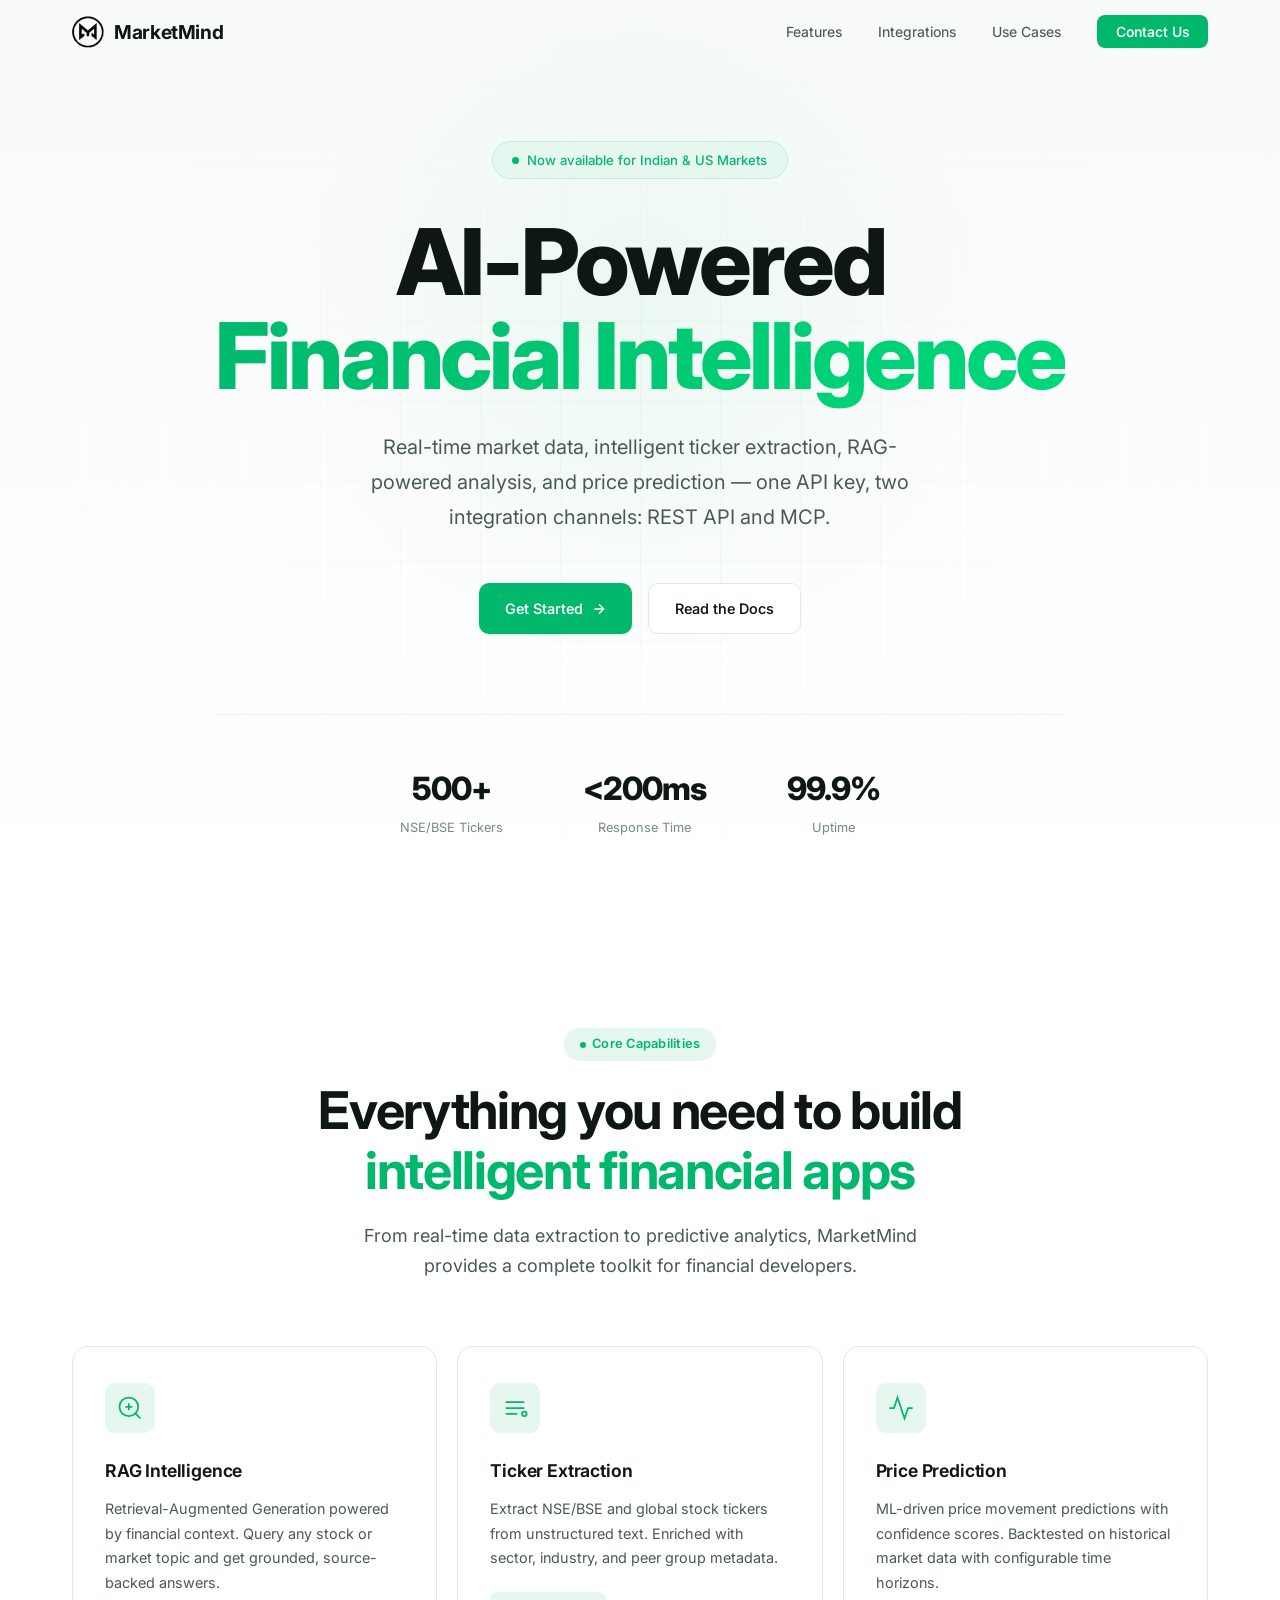
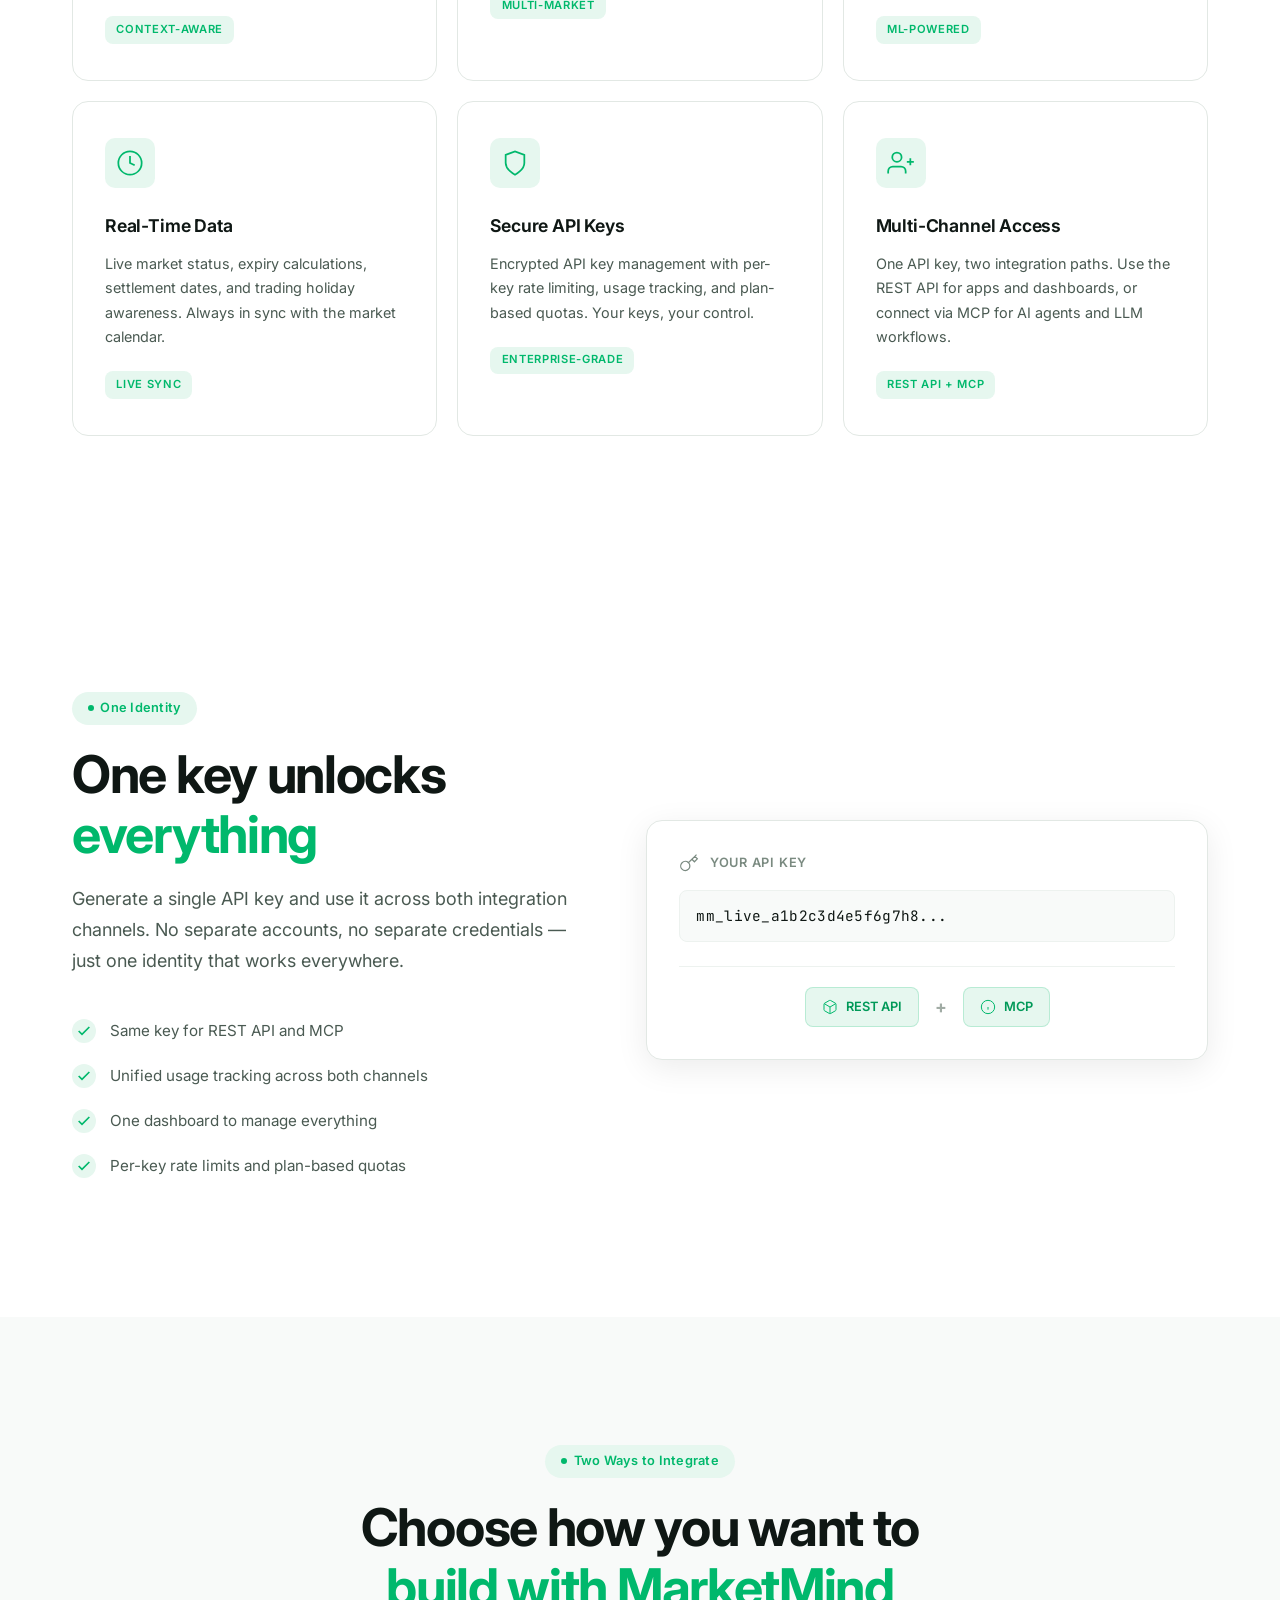
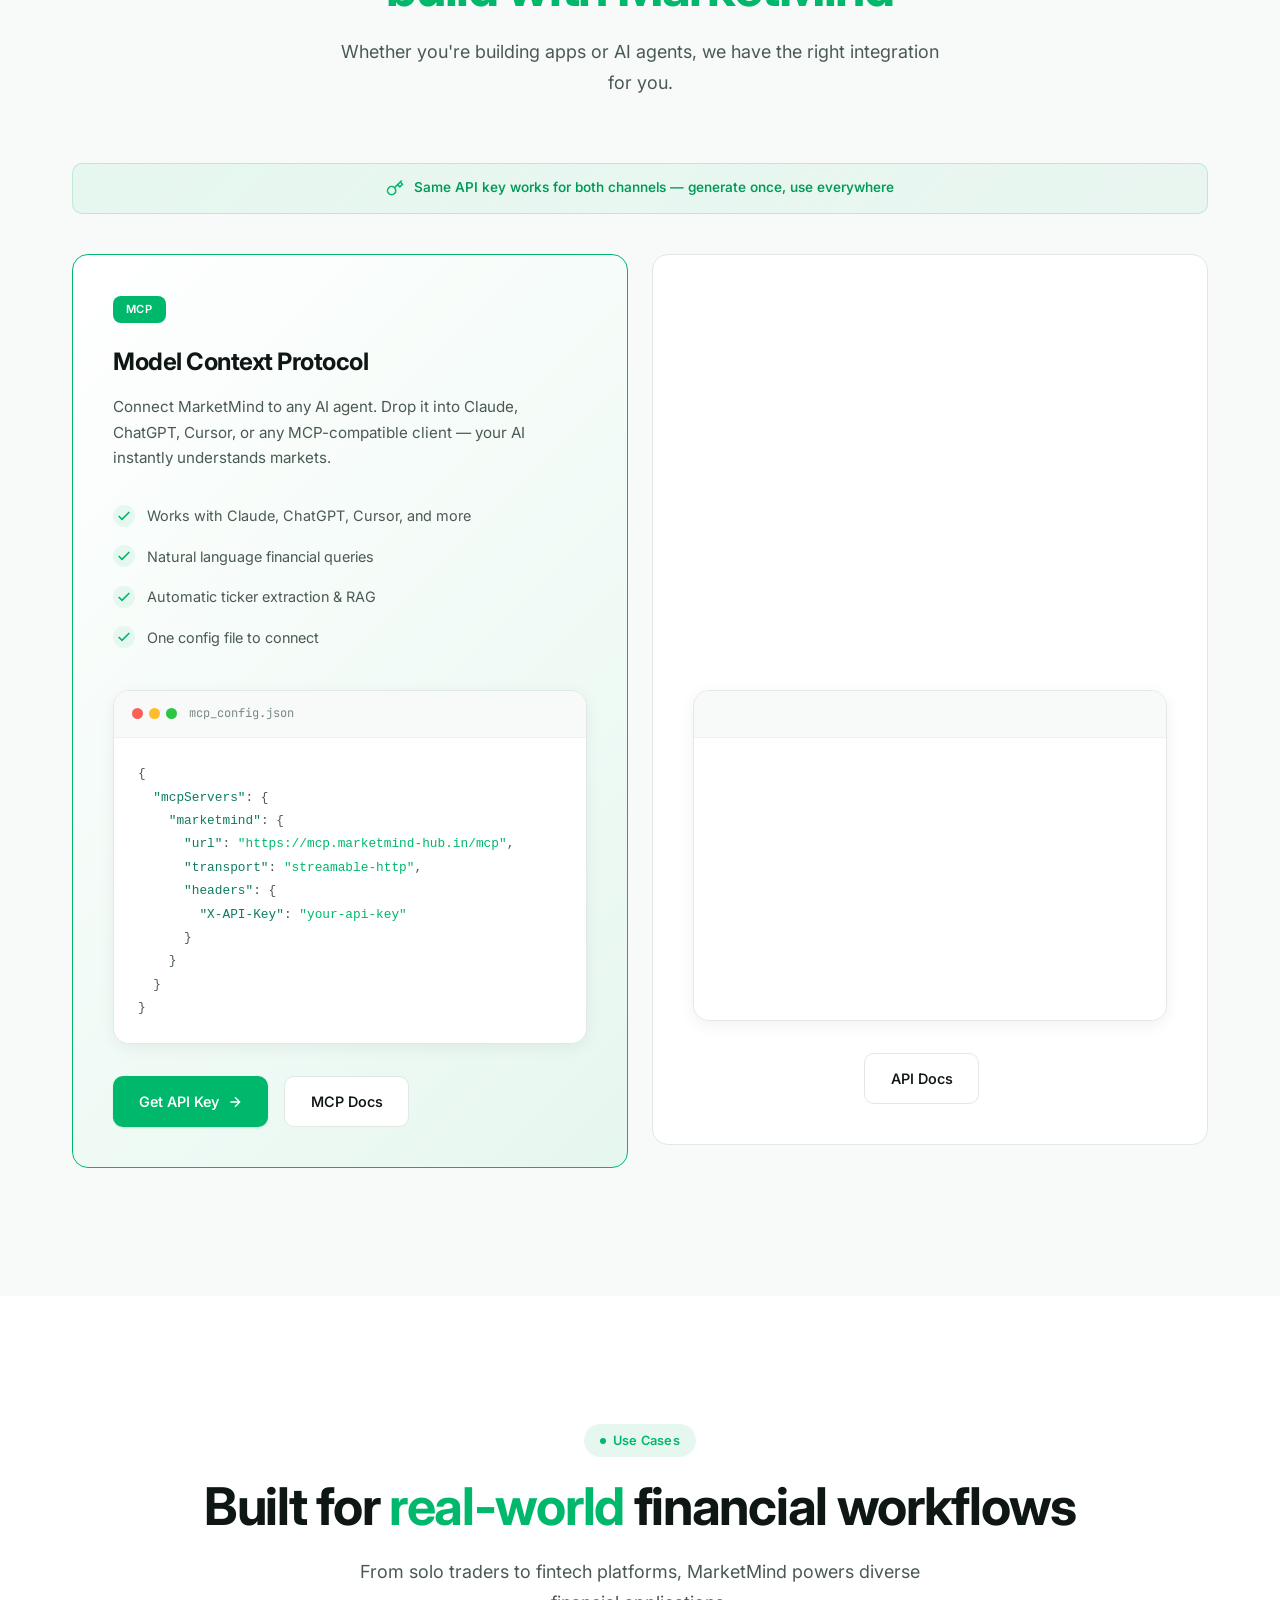
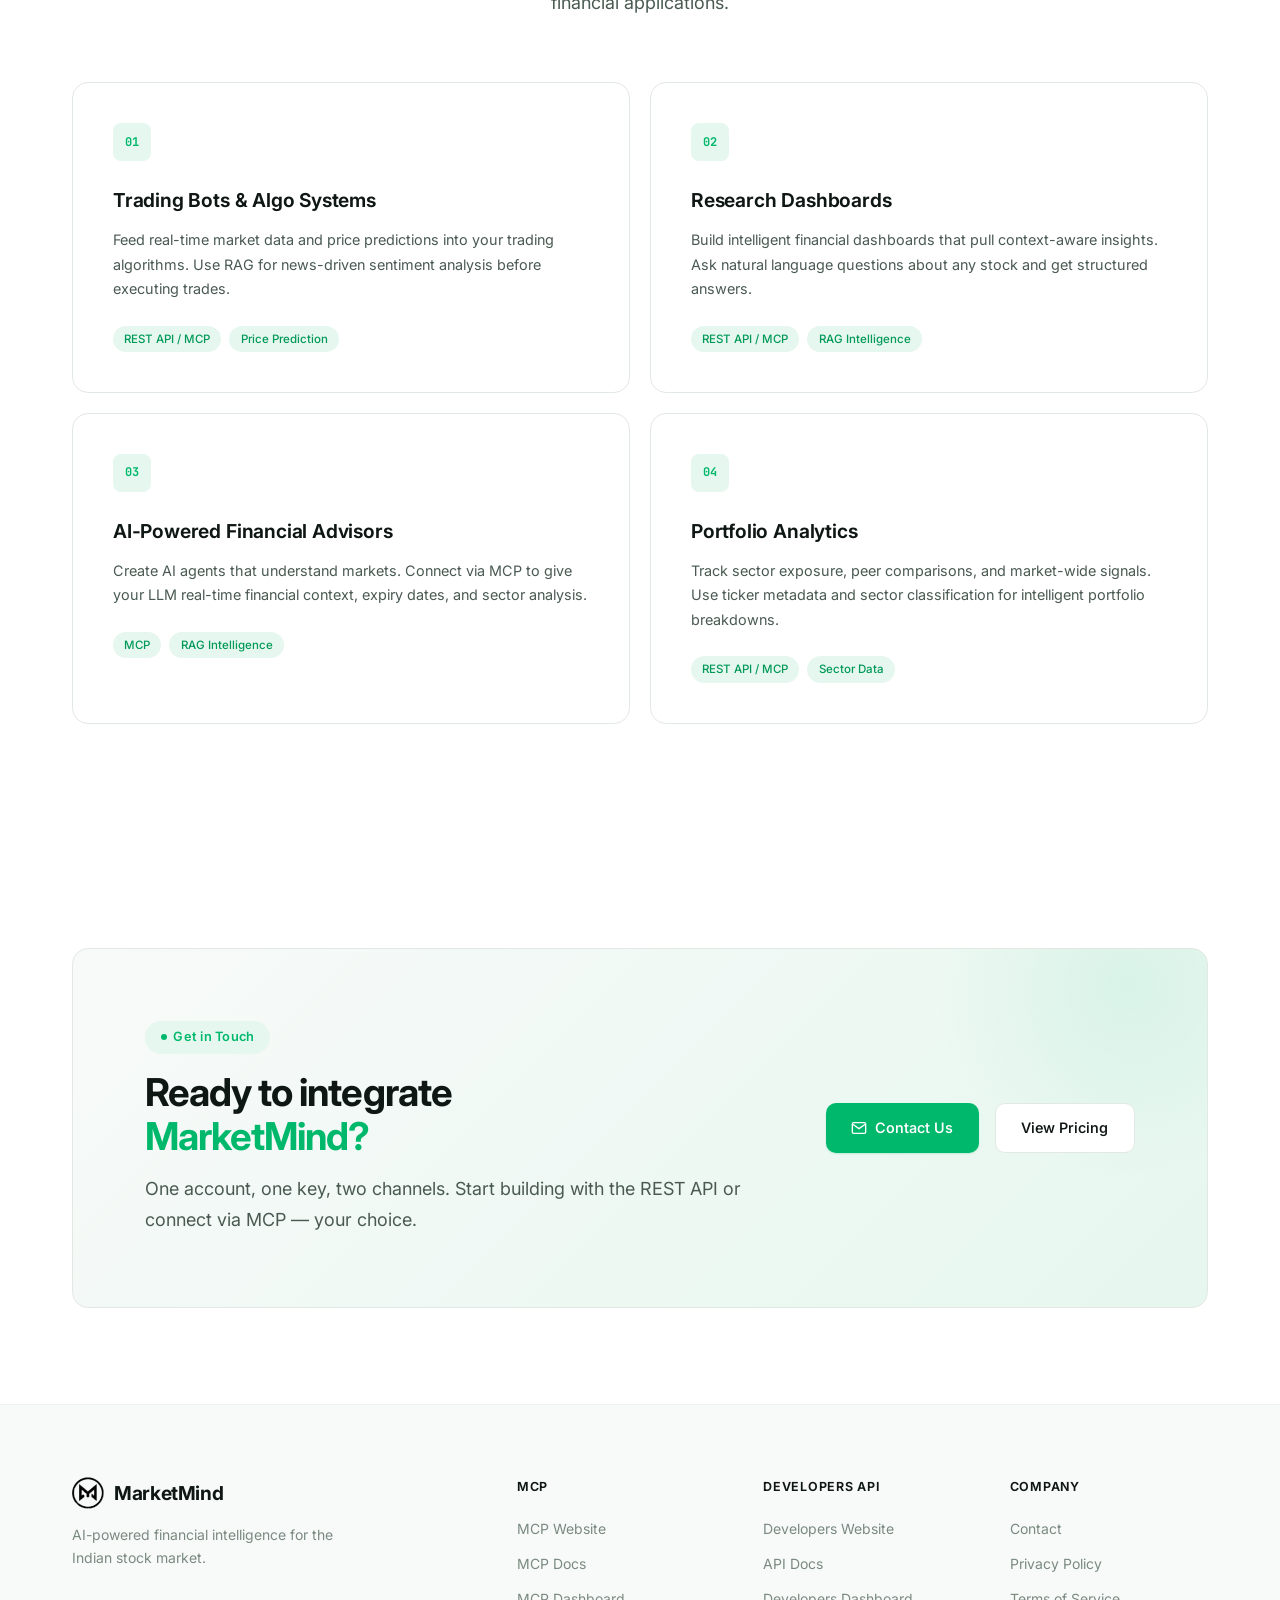
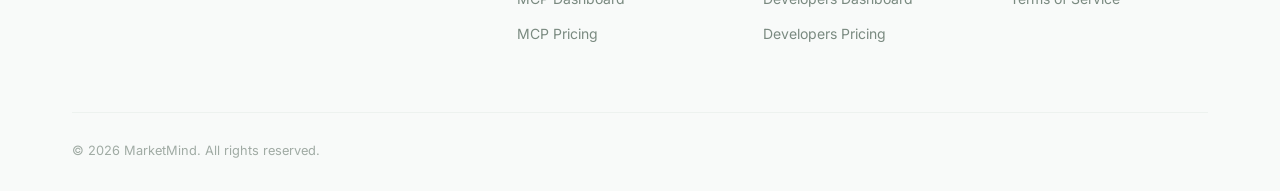
==== index.html @ 7af16f6d "Initial commit" ====
<!DOCTYPE html>
<html lang="en">
<head>
    <meta charset="UTF-8">
    <meta name="viewport" content="width=device-width, initial-scale=1.0, maximum-scale=5.0">
    <title>MarketMind - AI-Powered Financial Intelligence</title>
    <link rel="stylesheet" href="css/style.css">
    <link rel="preconnect" href="https://fonts.googleapis.com">
    <link href="https://fonts.googleapis.com/css2?family=Inter:wght@300;400;450;500;550;600;650;700;800&family=JetBrains+Mono:wght@400;500;700&display=swap" rel="stylesheet">
</head>
<body>

    <!-- NAVBAR -->
    <nav class="navbar" id="navbar">
        <div class="nav-container">
            <a href="#" class="nav-logo">
                <img src="assets/dark_logo.svg" alt="MarketMind" class="logo-img">
                <span class="logo-text">MarketMind</span>
            </a>
            <button class="nav-toggle" id="navToggle" aria-label="Toggle navigation">
                <span></span>
                <span></span>
                <span></span>
            </button>
            <ul class="nav-links" id="navLinks">
                <li><a href="#features">Features</a></li>
                <li><a href="#channels">Integrations</a></li>
                <li><a href="#use-cases">Use Cases</a></li>
                <li><a href="#" class="nav-contact-btn" data-contact>Contact Us</a></li>
            </ul>
        </div>
        <div class="nav-overlay" id="navOverlay"></div>
    </nav>

    <!-- HERO -->
    <section class="hero" id="hero">
        <div class="hero-bg">
            <div class="hero-grid"></div>
            <div class="hero-glow"></div>
        </div>
        <div class="hero-container">
            <div class="hero-badge">Now available for Indian & US Markets</div>
            <h1 class="hero-title">
                AI-Powered<br>
                <span class="hero-highlight">Financial Intelligence</span>
            </h1>
            <p class="hero-subtitle">
                Real-time market data, intelligent ticker extraction, RAG-powered analysis, 
                and price prediction — one API key, two integration channels: REST API and MCP.
            </p>
            <div class="hero-buttons">
                <a data-link="developers" class="btn btn-primary">
                    Get Started
                    <svg width="16" height="16" viewBox="0 0 24 24" fill="none" stroke="currentColor" stroke-width="2"><path d="M5 12h14M12 5l7 7-7 7"/></svg>
                </a>
                <a data-link="docs" class="btn btn-secondary">
                    Read the Docs
                </a>
            </div>
            <div class="hero-stats">
                <div class="stat">
                    <span class="stat-value">500+</span>
                    <span class="stat-label">NSE/BSE Tickers</span>
                </div>
                <div class="stat">
                    <span class="stat-value">&lt;200ms</span>
                    <span class="stat-label">Response Time</span>
                </div>
                <div class="stat">
                    <span class="stat-value">99.9%</span>
                    <span class="stat-label">Uptime</span>
                </div>
            </div>
        </div>
    </section>

    <!-- FEATURES -->
    <section class="features" id="features">
        <div class="section-container">
            <div class="section-header">
                <span class="section-tag">Core Capabilities</span>
                <h2 class="section-title">Everything you need to build<br><span class="text-accent">intelligent financial apps</span></h2>
                <p class="section-desc">From real-time data extraction to predictive analytics, MarketMind provides a complete toolkit for financial developers.</p>
            </div>
            <div class="features-grid">
                <div class="feature-card">
                    <div class="feature-icon">
                        <svg width="28" height="28" viewBox="0 0 24 24" fill="none" stroke="currentColor" stroke-width="1.5"><circle cx="11" cy="11" r="8"/><path d="m21 21-4.35-4.35"/><path d="M11 8v6M8 11h6"/></svg>
                    </div>
                    <h3>RAG Intelligence</h3>
                    <p>Retrieval-Augmented Generation powered by financial context. Query any stock or market topic and get grounded, source-backed answers.</p>
                    <div class="feature-tag">Context-aware</div>
                </div>
                <div class="feature-card">
                    <div class="feature-icon">
                        <svg width="28" height="28" viewBox="0 0 24 24" fill="none" stroke="currentColor" stroke-width="1.5"><path d="M4 7h16M4 12h16M4 17h10"/><circle cx="20" cy="17" r="2"/></svg>
                    </div>
                    <h3>Ticker Extraction</h3>
                    <p>Extract NSE/BSE and global stock tickers from unstructured text. Enriched with sector, industry, and peer group metadata.</p>
                    <div class="feature-tag">Multi-market</div>
                </div>
                <div class="feature-card">
                    <div class="feature-icon">
                        <svg width="28" height="28" viewBox="0 0 24 24" fill="none" stroke="currentColor" stroke-width="1.5"><polyline points="22 12 18 12 15 21 9 3 6 12 2 12"/></svg>
                    </div>
                    <h3>Price Prediction</h3>
                    <p>ML-driven price movement predictions with confidence scores. Backtested on historical market data with configurable time horizons.</p>
                    <div class="feature-tag">ML-powered</div>
                </div>
                <div class="feature-card">
                    <div class="feature-icon">
                        <svg width="28" height="28" viewBox="0 0 24 24" fill="none" stroke="currentColor" stroke-width="1.5"><circle cx="12" cy="12" r="10"/><polyline points="12 6 12 12 16 14"/></svg>
                    </div>
                    <h3>Real-Time Data</h3>
                    <p>Live market status, expiry calculations, settlement dates, and trading holiday awareness. Always in sync with the market calendar.</p>
                    <div class="feature-tag">Live sync</div>
                </div>
                <div class="feature-card">
                    <div class="feature-icon">
                        <svg width="28" height="28" viewBox="0 0 24 24" fill="none" stroke="currentColor" stroke-width="1.5"><path d="M12 22s8-4 8-10V5l-8-3-8 3v7c0 6 8 10 8 10z"/></svg>
                    </div>
                    <h3>Secure API Keys</h3>
                    <p>Encrypted API key management with per-key rate limiting, usage tracking, and plan-based quotas. Your keys, your control.</p>
                    <div class="feature-tag">Enterprise-grade</div>
                </div>
                <div class="feature-card">
                    <div class="feature-icon">
                        <svg width="28" height="28" viewBox="0 0 24 24" fill="none" stroke="currentColor" stroke-width="1.5"><path d="M16 21v-2a4 4 0 0 0-4-4H5a4 4 0 0 0-4 4v2"/><circle cx="8.5" cy="7" r="4"/><path d="M20 8v6M23 11h-6"/></svg>
                    </div>
                    <h3>Multi-Channel Access</h3>
                    <p>One API key, two integration paths. Use the REST API for apps and dashboards, or connect via MCP for AI agents and LLM workflows.</p>
                    <div class="feature-tag">REST API + MCP</div>
                </div>
            </div>
        </div>
    </section>

    <!-- ONE KEY, EVERY PLATFORM -->
    <section class="unified" id="unified">
        <div class="section-container">
            <div class="unified-layout">
                <div class="unified-content">
                    <span class="section-tag">One Identity</span>
                    <h2 class="section-title">One key unlocks<br><span class="text-accent">everything</span></h2>
                    <p class="section-desc">
                        Generate a single API key and use it across both integration channels. 
                        No separate accounts, no separate credentials — just one identity that works everywhere.
                    </p>
                    <ul class="unified-points">
                        <li>
                            <span class="unified-check">
                                <svg width="16" height="16" viewBox="0 0 24 24" fill="none" stroke="currentColor" stroke-width="2.5"><polyline points="20 6 9 17 4 12"/></svg>
                            </span>
                            <span>Same key for REST API and MCP</span>
                        </li>
                        <li>
                            <span class="unified-check">
                                <svg width="16" height="16" viewBox="0 0 24 24" fill="none" stroke="currentColor" stroke-width="2.5"><polyline points="20 6 9 17 4 12"/></svg>
                            </span>
                            <span>Unified usage tracking across both channels</span>
                        </li>
                        <li>
                            <span class="unified-check">
                                <svg width="16" height="16" viewBox="0 0 24 24" fill="none" stroke="currentColor" stroke-width="2.5"><polyline points="20 6 9 17 4 12"/></svg>
                            </span>
                            <span>One dashboard to manage everything</span>
                        </li>
                        <li>
                            <span class="unified-check">
                                <svg width="16" height="16" viewBox="0 0 24 24" fill="none" stroke="currentColor" stroke-width="2.5"><polyline points="20 6 9 17 4 12"/></svg>
                            </span>
                            <span>Per-key rate limits and plan-based quotas</span>
                        </li>
                    </ul>
                </div>
                <div class="unified-visual">
                    <div class="unified-key-card">
                        <div class="unified-key-header">
                            <svg width="20" height="20" viewBox="0 0 24 24" fill="none" stroke="currentColor" stroke-width="1.5"><path d="M21 2l-2 2m-7.61 7.61a5.5 5.5 0 1 1-7.778 7.778 5.5 5.5 0 0 1 7.777-7.777zm0 0L15.5 7.5m0 0l3 3L22 7l-3-3m-3.5 3.5L19 4"/></svg>
                            <span class="unified-key-label">Your API Key</span>
                        </div>
                        <div class="unified-key-value">mm_live_a1b2c3d4e5f6g7h8...</div>
                        <div class="unified-key-channels">
                            <div class="unified-channel">
                                <div class="unified-channel-icon">
                                    <svg width="16" height="16" viewBox="0 0 24 24" fill="none" stroke="currentColor" stroke-width="1.5"><path d="M21 16V8a2 2 0 0 0-1-1.73l-7-4a2 2 0 0 0-2 0l-7 4A2 2 0 0 0 3 8v8a2 2 0 0 0 1 1.73l7 4a2 2 0 0 0 2 0l7-4A2 2 0 0 0 21 16z"/><polyline points="3.27 6.96 12 12.01 20.73 6.96"/><line x1="12" y1="22.08" x2="12" y2="12"/></svg>
                                </div>
                                <span>REST API</span>
                            </div>
                            <div class="unified-channel-plus">+</div>
                            <div class="unified-channel">
                                <div class="unified-channel-icon">
                                    <svg width="16" height="16" viewBox="0 0 24 24" fill="none" stroke="currentColor" stroke-width="1.5"><circle cx="12" cy="12" r="10"/><path d="M12 16v-4M12 8h.01"/></svg>
                                </div>
                                <span>MCP</span>
                            </div>
                        </div>
                    </div>
                </div>
            </div>
        </div>
    </section>

    <!-- INTEGRATION CHANNELS -->
    <section class="channels" id="channels">
        <div class="section-container">
            <div class="section-header">
                <span class="section-tag">Two Ways to Integrate</span>
                <h2 class="section-title">Choose how you want to<br><span class="text-accent">build with MarketMind</span></h2>
                <p class="section-desc">Whether you're building apps or AI agents, we have the right integration for you.</p>
            </div>
            <div class="unified-banner">
                <svg width="18" height="18" viewBox="0 0 24 24" fill="none" stroke="currentColor" stroke-width="2"><path d="M21 2l-2 2m-7.61 7.61a5.5 5.5 0 1 1-7.778 7.778 5.5 5.5 0 0 1 7.777-7.777zm0 0L15.5 7.5m0 0l3 3L22 7l-3-3m-3.5 3.5L19 4"/></svg>
                <span>Same API key works for both channels — generate once, use everywhere</span>
            </div>
            <div class="channels-grid">

                <!-- MCP Channel -->
                <div class="channel-card channel-card-highlight">
                    <div class="channel-badge channel-badge-new">MCP</div>
                    <h3>Model Context Protocol</h3>
                    <p>Connect MarketMind to any AI agent. Drop it into Claude, ChatGPT, Cursor, or any MCP-compatible client — your AI instantly understands markets.</p>
                    <ul class="channel-features">
                        <li>
                            <span class="channel-check">
                                <svg width="16" height="16" viewBox="0 0 24 24" fill="none" stroke="currentColor" stroke-width="2.5"><polyline points="20 6 9 17 4 12"/></svg>
                            </span>
                            <span>Works with Claude, ChatGPT, Cursor, and more</span>
                        </li>
                        <li>
                            <span class="channel-check">
                                <svg width="16" height="16" viewBox="0 0 24 24" fill="none" stroke="currentColor" stroke-width="2.5"><polyline points="20 6 9 17 4 12"/></svg>
                            </span>
                            <span>Natural language financial queries</span>
                        </li>
                        <li>
                            <span class="channel-check">
                                <svg width="16" height="16" viewBox="0 0 24 24" fill="none" stroke="currentColor" stroke-width="2.5"><polyline points="20 6 9 17 4 12"/></svg>
                            </span>
                            <span>Automatic ticker extraction & RAG</span>
                        </li>
                        <li>
                            <span class="channel-check">
                                <svg width="16" height="16" viewBox="0 0 24 24" fill="none" stroke="currentColor" stroke-width="2.5"><polyline points="20 6 9 17 4 12"/></svg>
                            </span>
                            <span>One config file to connect</span>
                        </li>
                    </ul>
                    <div class="channel-code">
                        <div class="code-window">
                            <div class="code-header">
                                <div class="code-dots"><span></span><span></span><span></span></div>
                                <span class="code-filename">mcp_config.json</span>
                            </div>
                            <pre class="code-block"><code>{
  <span class="code-key">"mcpServers"</span>: {
    <span class="code-key">"marketmind"</span>: {
      <span class="code-key">"url"</span>: <span class="code-string">"https://mcp.marketmind-hub.in/mcp"</span>,
      <span class="code-key">"transport"</span>: <span class="code-string">"streamable-http"</span>,
      <span class="code-key">"headers"</span>: {
        <span class="code-key">"X-API-Key"</span>: <span class="code-string">"your-api-key"</span>
      }
    }
  }
}</code></pre>
                        </div>
                    </div>
                    <div class="channel-actions">
                        <a data-link="mcp" class="btn btn-primary">
                            Get API Key
                            <svg width="16" height="16" viewBox="0 0 24 24" fill="none" stroke="currentColor" stroke-width="2"><path d="M5 12h14M12 5l7 7-7 7"/></svg>
                        </a>
                        <a data-link="mcp_docs" class="btn btn-secondary">
                            MCP Docs
                        </a>
                    </div>
                </div>

                <!-- API Channel -->
                <div class="channel-card">
                    <div class="channel-badge">REST API</div>
                    <h3>Developers API</h3>
                    <p>Integrate MarketMind into any application with our clean REST API. Perfect for trading bots, dashboards, fintech apps, and backends.</p>
                    <ul class="channel-features">
                        <li>
                            <span class="channel-check">
                                <svg width="16" height="16" viewBox="0 0 24 24" fill="none" stroke="currentColor" stroke-width="2.5"><polyline points="20 6 9 17 4 12"/></svg>
                            </span>
                            <span>RESTful endpoints with JSON responses</span>
                        </li>
                        <li>
                            <span class="channel-check">
                                <svg width="16" height="16" viewBox="0 0 24 24" fill="none" stroke="currentColor" stroke-width="2.5"><polyline points="20 6 9 17 4 12"/></svg>
                            </span>
                            <span>Works with any language or framework</span>
                        </li>
                        <li>
                            <span class="channel-check">
                                <svg width="16" height="16" viewBox="0 0 24 24" fill="none" stroke="currentColor" stroke-width="2.5"><polyline points="20 6 9 17 4 12"/></svg>
                            </span>
                            <span>API key authentication with rate limiting</span>
                        </li>
                        <li>
                            <span class="channel-check">
                                <svg width="16" height="16" viewBox="0 0 24 24" fill="none" stroke="currentColor" stroke-width="2.5"><polyline points="20 6 9 17 4 12"/></svg>
                            </span>
                            <span>Full documentation and code examples</span>
                        </li>
                    </ul>
                    <div class="channel-code">
                        <div class="code-window">
                            <div class="code-header">
                                <div class="code-dots"><span></span><span></span><span></span></div>
                                <span class="code-filename">terminal</span>
                            </div>
                            <pre class="code-block"><code><span class="code-string">$ curl -X POST https://api.marketmind-hub.in/v1/signals/ticker-extract \
  -H "X-API-Key: YOUR_KEY" \
  -d '{"text": "Reliance and TCS surged today"}'</span>

<span class="code-output">{
  "tickers": [
    {"symbol": "RELIANCE", "sector": "Energy"},
    {"symbol": "TCS", "sector": "IT"}
  ]
}</span></code></pre>
                        </div>
                    </div>
                    <div class="channel-actions">
                        <a data-link="developers" class="btn btn-primary">
                            Get API Key
                            <svg width="16" height="16" viewBox="0 0 24 24" fill="none" stroke="currentColor" stroke-width="2"><path d="M5 12h14M12 5l7 7-7 7"/></svg>
                        </a>
                        <a data-link="docs" class="btn btn-secondary">
                            API Docs
                        </a>
                    </div>
                </div>

            </div>
        </div>
    </section>

    <!-- USE CASES -->
    <section class="use-cases" id="use-cases">
        <div class="section-container">
            <div class="section-header">
                <span class="section-tag">Use Cases</span>
                <h2 class="section-title">Built for <span class="text-accent">real-world</span> financial workflows</h2>
                <p class="section-desc">From solo traders to fintech platforms, MarketMind powers diverse financial applications.</p>
            </div>
            <div class="use-cases-grid">
                <div class="use-case-card">
                    <div class="use-case-number">01</div>
                    <h3>Trading Bots & Algo Systems</h3>
                    <p>Feed real-time market data and price predictions into your trading algorithms. Use RAG for news-driven sentiment analysis before executing trades.</p>
                    <div class="use-case-tags">
                        <span>REST API / MCP</span>
                        <span>Price Prediction</span>
                    </div>
                </div>
                <div class="use-case-card">
                    <div class="use-case-number">02</div>
                    <h3>Research Dashboards</h3>
                    <p>Build intelligent financial dashboards that pull context-aware insights. Ask natural language questions about any stock and get structured answers.</p>
                    <div class="use-case-tags">
                        <span>REST API / MCP</span>
                        <span>RAG Intelligence</span>
                    </div>
                </div>
                <div class="use-case-card">
                    <div class="use-case-number">03</div>
                    <h3>AI-Powered Financial Advisors</h3>
                    <p>Create AI agents that understand markets. Connect via MCP to give your LLM real-time financial context, expiry dates, and sector analysis.</p>
                    <div class="use-case-tags">
                        <span>MCP</span>
                        <span>RAG Intelligence</span>
                    </div>
                </div>
                <div class="use-case-card">
                    <div class="use-case-number">04</div>
                    <h3>Portfolio Analytics</h3>
                    <p>Track sector exposure, peer comparisons, and market-wide signals. Use ticker metadata and sector classification for intelligent portfolio breakdowns.</p>
                    <div class="use-case-tags">
                        <span>REST API / MCP</span>
                        <span>Sector Data</span>
                    </div>
                </div>
            </div>
        </div>
    </section>

    <!-- CONTACT -->
    <section class="contact" id="contact">
        <div class="section-container">
            <div class="contact-card">
                <div class="contact-content">
                    <span class="section-tag">Get in Touch</span>
                    <h2 class="section-title">Ready to integrate<br><span class="text-accent">MarketMind?</span></h2>
                    <p class="section-desc">
                        One account, one key, two channels. Start building with the REST API or connect via MCP — your choice.
                    </p>
                </div>
                <div class="contact-actions">
                    <a href="#" class="btn btn-primary" data-contact>
                        <svg width="16" height="16" viewBox="0 0 24 24" fill="none" stroke="currentColor" stroke-width="2"><path d="M4 4h16c1.1 0 2 .9 2 2v12c0 1.1-.9 2-2 2H4c-1.1 0-2-.9-2-2V6c0-1.1.9-2 2-2z"/><polyline points="22,6 12,13 2,6"/></svg>
                        Contact Us
                    </a>
                    <a data-link="developers_pricing" class="btn btn-secondary">
                        View Pricing
                    </a>
                </div>
            </div>
        </div>
    </section>

    <!-- FOOTER -->
    <footer class="footer">
        <div class="section-container">
            <div class="footer-grid">
                <div class="footer-brand">
                    <a href="#" class="nav-logo">
                        <img src="assets/dark_logo.svg" alt="MarketMind" class="logo-img">
                        <span class="logo-text">MarketMind</span>
                    </a>
                    <p>AI-powered financial intelligence for the Indian stock market.</p>
                </div>
                <div class="footer-links">
                    <h4>MCP</h4>
                    <ul>
                        <li><a data-link="mcp">MCP Website</a></li>
                        <li><a data-link="mcp_docs">MCP Docs</a></li>
                        <li><a data-link="mcp_dashboard">MCP Dashboard</a></li>
                        <li><a data-link="mcp_pricing">MCP Pricing</a></li>
                    </ul>
                </div>
                <div class="footer-links">
                    <h4>Developers API</h4>
                    <ul>
                        <li><a data-link="developers">Developers Website</a></li>
                        <li><a data-link="developers_docs">API Docs</a></li>
                        <li><a data-link="developers_dashboard">Developers Dashboard</a></li>
                        <li><a data-link="developers_pricing">Developers Pricing</a></li>
                    </ul>
                </div>
                <div class="footer-links">
                    <h4>Company</h4>
                    <ul>
                        <li><a href="#" data-contact>Contact</a></li>
                        <li><a data-link="privacy">Privacy Policy</a></li>
                        <li><a data-link="terms">Terms of Service</a></li>
                    </ul>
                </div>
            </div>
            <div class="footer-bottom">
                <p>&copy; 2026 MarketMind. All rights reserved.</p>
            </div>
        </div>
    </footer>

    <script src="js/config.js"></script>
    <script src="js/main.js"></script>
</body>
</html>
---- css/style.css ----
/* ═══════════════════════════════════════════
   MARKETMIND LANDING — CLEAN LIGHT THEME
   ═══════════════════════════════════════════ */

:root {
    --bg-primary:    #ffffff;
    --bg-secondary:  #f8faf9;
    --bg-tertiary:   #f0f4f2;
    --bg-card:       #ffffff;
    --bg-card-hover: #f8faf9;
    --border:        #e2e8e4;
    --border-light:  #edf2ef;
    --accent:        #00b86c;
    --accent-dark:   #009958;
    --accent-light:  #e6f7ef;
    --accent-glow:   rgba(0, 184, 108, 0.08);
    --text-primary:  #0f1714;
    --text-secondary:#4a5a52;
    --text-muted:    #7a8a80;
    --text-light:    #a0aba4;
    --white:         #ffffff;
    --shadow-sm:     0 1px 2px rgba(0,0,0,0.04);
    --shadow-md:     0 4px 16px rgba(0,0,0,0.06);
    --shadow-lg:     0 8px 32px rgba(0,0,0,0.08);
    --shadow-xl:     0 16px 48px rgba(0,0,0,0.1);
    --font-sans:     'Inter', -apple-system, BlinkMacSystemFont, 'Segoe UI', sans-serif;
    --font-mono:     'JetBrains Mono', 'Fira Code', monospace;
    --container:     1200px;
    --radius:        16px;
    --radius-sm:     10px;
    --radius-xs:     8px;
    --radius-full:   100px;
}

*, *::before, *::after {
    margin: 0;
    padding: 0;
    box-sizing: border-box;
}

html {
    scroll-behavior: smooth;
    -webkit-font-smoothing: antialiased;
    -moz-osx-font-smoothing: grayscale;
}

body {
    font-family: var(--font-sans);
    background: var(--bg-primary);
    color: var(--text-primary);
    line-height: 1.6;
    overflow-x: clip;
    max-width: 100vw;
}

a { color: inherit; text-decoration: none; }
img { max-width: 100%; }

/* ── UTILITIES ─────────────────────────── */

.section-container {
    max-width: var(--container);
    margin: 0 auto;
    padding: 0 2rem;
}

.text-accent { color: var(--accent); }

.section-tag {
    display: inline-flex;
    align-items: center;
    gap: 0.4rem;
    font-size: 0.8rem;
    font-weight: 600;
    letter-spacing: 0.02em;
    color: var(--accent);
    background: var(--accent-light);
    padding: 0.4rem 1rem;
    border-radius: var(--radius-full);
    margin-bottom: 1.25rem;
}

.section-tag::before {
    content: '';
    width: 6px;
    height: 6px;
    background: var(--accent);
    border-radius: 50%;
}

.section-header {
    text-align: center;
    margin-bottom: 4rem;
}

.section-title {
    font-size: clamp(2.25rem, 4.5vw, 3.25rem);
    font-weight: 700;
    line-height: 1.15;
    letter-spacing: -0.025em;
    color: var(--text-primary);
    margin-bottom: 1.25rem;
}

.section-desc {
    font-size: 1.125rem;
    color: var(--text-secondary);
    max-width: 600px;
    margin: 0 auto;
    line-height: 1.7;
}

/* ── BUTTONS ───────────────────────────── */

.btn {
    display: inline-flex;
    align-items: center;
    gap: 0.5rem;
    padding: 0.8rem 1.6rem;
    border-radius: var(--radius-sm);
    font-family: var(--font-sans);
    font-size: 0.9rem;
    font-weight: 550;
    border: none;
    cursor: pointer;
    transition: all 0.2s ease;
    white-space: nowrap;
}

.btn-primary {
    background: var(--accent);
    color: #ffffff;
    box-shadow: 0 1px 2px rgba(0, 184, 108, 0.2);
}

.btn-primary:hover {
    background: var(--accent-dark);
    box-shadow: 0 4px 16px rgba(0, 184, 108, 0.25);
    transform: translateY(-1px);
}

.btn-secondary {
    background: var(--bg-primary);
    color: var(--text-primary);
    border: 1px solid var(--border);
}

.btn-secondary:hover {
    border-color: var(--accent);
    color: var(--accent);
    background: var(--accent-light);
}

.btn-large {
    padding: 1rem 2rem;
    font-size: 0.95rem;
    border-radius: var(--radius-sm);
}

/* ── NAVBAR ────────────────────────────── */

.navbar {
    position: fixed;
    top: 0;
    left: 0;
    right: 0;
    z-index: 1000;
    padding: 1rem 0;
    transition: all 0.3s ease;
}

.navbar.scrolled {
    background: rgba(255, 255, 255, 0.92);
    backdrop-filter: blur(20px);
    -webkit-backdrop-filter: blur(20px);
    border-bottom: 1px solid var(--border-light);
    padding: 0.7rem 0;
    box-shadow: var(--shadow-sm);
}

.nav-container {
    max-width: var(--container);
    margin: 0 auto;
    padding: 0 2rem;
    display: flex;
    align-items: center;
    justify-content: space-between;
}

.nav-logo {
    display: flex;
    align-items: center;
    gap: 0.65rem;
}

.logo-img {
    height: 32px;
    width: auto;
}

.logo-text {
    font-weight: 700;
    font-size: 1.2rem;
    letter-spacing: -0.02em;
    color: var(--text-primary);
}

.nav-links {
    display: flex;
    align-items: center;
    gap: 2.25rem;
    list-style: none;
}

.nav-links a {
    font-size: 0.875rem;
    color: var(--text-secondary);
    transition: color 0.2s;
    font-weight: 450;
}

.nav-links a:hover { color: var(--text-primary); }

.nav-cta {
    background: var(--accent) !important;
    color: #ffffff !important;
    padding: 0.5rem 1.15rem !important;
    border-radius: var(--radius-xs);
    font-weight: 550 !important;
}

.nav-cta:hover {
    background: var(--accent-dark) !important;
    box-shadow: 0 2px 8px rgba(0, 184, 108, 0.25);
}

.nav-contact-btn {
    background: var(--accent) !important;
    color: #ffffff !important;
    padding: 0.5rem 1.15rem !important;
    border-radius: var(--radius-xs);
    font-weight: 550 !important;
    cursor: pointer;
}

.nav-contact-btn:hover {
    background: var(--accent-dark) !important;
    box-shadow: 0 2px 8px rgba(0, 184, 108, 0.25);
}

.nav-toggle {
    display: none;
    flex-direction: column;
    gap: 5px;
    background: none;
    border: none;
    cursor: pointer;
    padding: 4px;
}

.nav-toggle span {
    width: 22px;
    height: 2px;
    background: var(--text-primary);
    border-radius: 2px;
    transition: all 0.3s ease;
}

.nav-toggle.active span:nth-child(1) { transform: translateY(7px) rotate(45deg); }
.nav-toggle.active span:nth-child(2) { opacity: 0; }
.nav-toggle.active span:nth-child(3) { transform: translateY(-7px) rotate(-45deg); }

/* ── Nav Overlay ── */
.nav-overlay {
    display: none;
    position: fixed;
    inset: 0;
    top: 56px;
    background: rgba(0, 0, 0, 0.35);
    z-index: 1000;
    opacity: 0;
    transition: opacity 0.3s ease;
    pointer-events: none;
}

.nav-overlay.active {
    opacity: 1;
    pointer-events: auto;
}

/* ── HERO ──────────────────────────────── */

.hero {
    position: relative;
    min-height: 100vh;
    display: flex;
    align-items: center;
    overflow: hidden;
    padding-top: 5rem;
    background: linear-gradient(180deg, var(--bg-secondary) 0%, var(--bg-primary) 100%);
    max-width: 100%;
}

.hero-bg {
    position: absolute;
    inset: 0;
    overflow: hidden;
}

.hero-grid {
    position: absolute;
    inset: 0;
    background-image:
        linear-gradient(rgba(0, 184, 108, 0.04) 1px, transparent 1px),
        linear-gradient(90deg, rgba(0, 184, 108, 0.04) 1px, transparent 1px);
    background-size: 80px 80px;
    mask-image: radial-gradient(ellipse at center, black 20%, transparent 70%);
    -webkit-mask-image: radial-gradient(ellipse at center, black 20%, transparent 70%);
}

.hero-glow {
    position: absolute;
    top: -15%;
    left: 50%;
    transform: translateX(-50%);
    width: min(900px, 100vw);
    height: min(900px, 100vw);
    background: radial-gradient(circle, rgba(0, 184, 108, 0.06) 0%, transparent 55%);
    pointer-events: none;
}

.hero-container {
    position: relative;
    max-width: var(--container);
    margin: 0 auto;
    padding: 0 2rem;
    text-align: center;
}

.hero-badge {
    display: inline-flex;
    align-items: center;
    gap: 0.5rem;
    font-size: 0.82rem;
    font-weight: 500;
    color: var(--accent);
    background: var(--accent-light);
    border: 1px solid rgba(0, 184, 108, 0.15);
    padding: 0.45rem 1.2rem;
    border-radius: var(--radius-full);
    margin-bottom: 2.25rem;
    animation: fadeInUp 0.6s ease;
}

.hero-badge::before {
    content: '';
    width: 7px;
    height: 7px;
    background: var(--accent);
    border-radius: 50%;
    animation: pulse 2s infinite;
}

.hero-title {
    font-size: clamp(3.25rem, 7.5vw, 5.75rem);
    font-weight: 800;
    line-height: 1.02;
    letter-spacing: -0.035em;
    margin-bottom: 1.75rem;
    animation: fadeInUp 0.6s ease 0.1s both;
}

.hero-highlight {
    background: linear-gradient(135deg, var(--accent) 0%, #00d97a 100%);
    -webkit-background-clip: text;
    -webkit-text-fill-color: transparent;
    background-clip: text;
}

.hero-subtitle {
    font-size: clamp(1.05rem, 2vw, 1.25rem);
    color: var(--text-secondary);
    max-width: 580px;
    margin: 0 auto 3rem;
    line-height: 1.75;
    animation: fadeInUp 0.6s ease 0.2s both;
}

.hero-buttons {
    display: flex;
    gap: 1rem;
    justify-content: center;
    flex-wrap: wrap;
    margin-bottom: 5rem;
    animation: fadeInUp 0.6s ease 0.3s both;
}

.hero-stats {
    display: flex;
    justify-content: center;
    gap: 5rem;
    flex-wrap: wrap;
    animation: fadeInUp 0.6s ease 0.4s both;
    padding-top: 3rem;
    border-top: 1px solid var(--border-light);
}

.stat { text-align: center; }

.stat-value {
    display: block;
    font-size: 2rem;
    font-weight: 800;
    color: var(--text-primary);
    letter-spacing: -0.03em;
}

.stat-label {
    font-size: 0.8rem;
    color: var(--text-muted);
    margin-top: 0.25rem;
    display: block;
}

/* ── FEATURES ──────────────────────────── */

.features {
    padding: 8rem 0;
    overflow: hidden;
}

.features-grid {
    display: grid;
    grid-template-columns: repeat(3, 1fr);
    gap: 1.25rem;
}

.feature-card {
    background: var(--bg-primary);
    border: 1px solid var(--border);
    border-radius: var(--radius);
    padding: 2.25rem 2rem;
    transition: all 0.3s ease;
    position: relative;
}

.feature-card:hover {
    border-color: var(--accent);
    box-shadow: var(--shadow-md);
    transform: translateY(-2px);
}

.feature-icon {
    width: 50px;
    height: 50px;
    background: var(--accent-light);
    border-radius: var(--radius-sm);
    display: flex;
    align-items: center;
    justify-content: center;
    color: var(--accent);
    margin-bottom: 1.5rem;
}

.feature-card h3 {
    font-size: 1.1rem;
    font-weight: 650;
    margin-bottom: 0.75rem;
    letter-spacing: -0.01em;
}

.feature-card p {
    font-size: 0.9rem;
    color: var(--text-secondary);
    line-height: 1.7;
    margin-bottom: 1.25rem;
}

.feature-tag {
    font-size: 0.7rem;
    font-weight: 600;
    text-transform: uppercase;
    letter-spacing: 0.06em;
    color: var(--accent);
    background: var(--accent-light);
    padding: 0.3rem 0.7rem;
    border-radius: var(--radius-xs);
    display: inline-block;
}

/* ── MCP INTEGRATION ───────────────────── */

.mcp {
    padding: 8rem 0;
    background: var(--bg-secondary);
    overflow: hidden;
}

.mcp-layout {
    display: grid;
    grid-template-columns: 1fr 1.1fr;
    gap: 4rem;
    align-items: center;
}

.mcp-content .section-tag { margin-bottom: 1.25rem; }

.mcp-content .section-title {
    text-align: left;
    margin-bottom: 1.25rem;
}

.mcp-content .section-desc {
    text-align: left;
    margin: 0 0 2rem;
}

.mcp-points {
    list-style: none;
    margin-bottom: 2.5rem;
}

.mcp-points li {
    display: flex;
    align-items: center;
    gap: 0.85rem;
    padding: 0.65rem 0;
    font-size: 0.95rem;
    color: var(--text-secondary);
}

.mcp-check {
    flex-shrink: 0;
    width: 24px;
    height: 24px;
    background: var(--accent-light);
    border-radius: 50%;
    display: flex;
    align-items: center;
    justify-content: center;
    color: var(--accent);
}

/* ── CODE WINDOW ───────────────────────── */

.code-window {
    background: var(--bg-primary);
    border: 1px solid var(--border);
    border-radius: var(--radius);
    overflow: hidden;
    box-shadow: var(--shadow-md);
    min-width: 0;
}

.code-header {
    display: flex;
    align-items: center;
    gap: 0.75rem;
    padding: 0.85rem 1.15rem;
    background: var(--bg-secondary);
    border-bottom: 1px solid var(--border-light);
}

.code-dots {
    display: flex;
    gap: 6px;
}

.code-dots span {
    width: 11px;
    height: 11px;
    border-radius: 50%;
    background: var(--border);
}

.code-dots span:first-child { background: #ff5f57; }
.code-dots span:nth-child(2) { background: #febc2e; }
.code-dots span:nth-child(3) { background: #28c840; }

.code-filename {
    font-family: var(--font-mono);
    font-size: 0.75rem;
    color: var(--text-muted);
}

.code-block {
    padding: 1.5rem;
    font-family: var(--font-mono);
    font-size: 0.8rem;
    line-height: 1.75;
    overflow-x: auto;
    color: var(--text-secondary);
    background: var(--bg-primary);
    max-width: 100%;
}

.code-key    { color: #0e7c61; }
.code-string { color: var(--accent); }
.code-comment { color: var(--text-light); font-style: italic; }
.code-output { color: var(--text-muted); }

/* ── INTEGRATION CHANNELS ──────────────── */

.channels {
    padding: 8rem 0;
    background: var(--bg-secondary);
}

.channels-grid {
    display: grid;
    grid-template-columns: repeat(2, 1fr);
    gap: 1.5rem;
    align-items: start;
    min-width: 0;
}

.channel-card {
    background: var(--bg-primary);
    border: 1px solid var(--border);
    border-radius: var(--radius);
    padding: 2.5rem;
    transition: all 0.3s ease;
    min-width: 0;
    overflow: hidden;
}

.channel-card:hover {
    border-color: var(--border-light);
    box-shadow: var(--shadow-md);
}

.channel-card-highlight {
    border-color: var(--accent);
    background: linear-gradient(135deg, var(--bg-primary) 0%, var(--accent-light) 100%);
}

.channel-card-highlight:hover {
    border-color: var(--accent);
    box-shadow: 0 4px 24px rgba(0, 184, 108, 0.12);
}

.channel-badge {
    display: inline-block;
    font-size: 0.7rem;
    font-weight: 600;
    text-transform: uppercase;
    letter-spacing: 0.06em;
    color: var(--accent);
    background: var(--accent-light);
    padding: 0.3rem 0.8rem;
    border-radius: var(--radius-xs);
    margin-bottom: 1.25rem;
}

.channel-badge-new {
    background: var(--accent);
    color: #ffffff;
}

.channel-card h3 {
    font-size: 1.5rem;
    font-weight: 700;
    margin-bottom: 0.75rem;
    letter-spacing: -0.02em;
}

.channel-card > p {
    font-size: 0.95rem;
    color: var(--text-secondary);
    line-height: 1.7;
    margin-bottom: 1.5rem;
}

.channel-features {
    list-style: none;
    margin-bottom: 2rem;
}

.channel-features li {
    display: flex;
    align-items: center;
    gap: 0.75rem;
    padding: 0.55rem 0;
    font-size: 0.9rem;
    color: var(--text-secondary);
}

.channel-check {
    flex-shrink: 0;
    width: 22px;
    height: 22px;
    background: var(--accent-light);
    border-radius: 50%;
    display: flex;
    align-items: center;
    justify-content: center;
    color: var(--accent);
}

.channel-code {
    margin-bottom: 2rem;
    min-width: 0;
}

.channel-code .code-window {
    margin: 0;
    min-width: 0;
}

.channel-actions {
    display: flex;
    gap: 1rem;
    flex-wrap: wrap;
}

/* ── USE CASES ─────────────────────────── */

.use-cases {
    padding: 8rem 0;
    overflow: hidden;
}

.use-cases-grid {
    display: grid;
    grid-template-columns: repeat(2, 1fr);
    gap: 1.25rem;
}

.use-case-card {
    background: var(--bg-primary);
    border: 1px solid var(--border);
    border-radius: var(--radius);
    padding: 2.5rem;
    transition: all 0.3s ease;
    position: relative;
}

.use-case-card:hover {
    border-color: var(--accent);
    box-shadow: var(--shadow-md);
    transform: translateY(-2px);
}

.use-case-number {
    font-family: var(--font-mono);
    font-size: 0.75rem;
    font-weight: 700;
    color: var(--accent);
    background: var(--accent-light);
    width: 38px;
    height: 38px;
    display: flex;
    align-items: center;
    justify-content: center;
    border-radius: var(--radius-xs);
    margin-bottom: 1.5rem;
}

.use-case-card h3 {
    font-size: 1.2rem;
    font-weight: 650;
    margin-bottom: 0.75rem;
    letter-spacing: -0.01em;
}

.use-case-card p {
    font-size: 0.9rem;
    color: var(--text-secondary);
    line-height: 1.7;
    margin-bottom: 1.5rem;
}

.use-case-tags {
    display: flex;
    gap: 0.5rem;
    flex-wrap: wrap;
}

.use-case-tags span {
    font-size: 0.72rem;
    font-weight: 500;
    color: var(--accent-dark);
    background: var(--accent-light);
    padding: 0.25rem 0.7rem;
    border-radius: var(--radius-full);
}

/* ── DEVELOPERS ────────────────────────── */

.developers {
    padding: 8rem 0;
    background: var(--bg-secondary);
}

.dev-layout {
    display: grid;
    grid-template-columns: 1fr 1.15fr;
    gap: 4rem;
    align-items: center;
}

.dev-content .section-tag { margin-bottom: 1.25rem; }

.dev-content .section-title {
    text-align: left;
    margin-bottom: 1.25rem;
}

.dev-content .section-desc {
    text-align: left;
    margin: 0 0 2rem;
}

.dev-steps {
    margin-bottom: 2.5rem;
}

.dev-step {
    display: flex;
    gap: 1.15rem;
    padding: 1rem 0;
    border-bottom: 1px solid var(--border-light);
}

.dev-step:last-child { border-bottom: none; }

.step-num {
    flex-shrink: 0;
    width: 30px;
    height: 30px;
    background: var(--accent-light);
    color: var(--accent);
    font-size: 0.8rem;
    font-weight: 700;
    display: flex;
    align-items: center;
    justify-content: center;
    border-radius: 50%;
}

.step-info h4 {
    font-size: 0.95rem;
    font-weight: 650;
    margin-bottom: 0.2rem;
}

.step-info p {
    font-size: 0.85rem;
    color: var(--text-muted);
}

.dev-buttons {
    display: flex;
    gap: 1rem;
    flex-wrap: wrap;
}

/* ── CONTACT ───────────────────────────── */

.contact {
    padding: 6rem 0;
    overflow: hidden;
}

.contact-card {
    background: linear-gradient(135deg, var(--bg-secondary) 0%, var(--accent-light) 100%);
    border: 1px solid var(--border);
    border-radius: var(--radius);
    padding: 4.5rem;
    display: flex;
    align-items: center;
    justify-content: space-between;
    gap: 3rem;
    position: relative;
    overflow: hidden;
}

.contact-card::before {
    content: '';
    position: absolute;
    top: -60%;
    right: -15%;
    width: min(500px, 80vw);
    height: min(500px, 80vw);
    background: radial-gradient(circle, rgba(0, 184, 108, 0.08) 0%, transparent 55%);
    pointer-events: none;
}

.contact-content {
    position: relative;
}

.contact-content .section-tag { margin-bottom: 1rem; }

.contact-content .section-title {
    text-align: left;
    font-size: clamp(1.8rem, 3vw, 2.5rem);
    margin-bottom: 1rem;
}

.contact-content .section-desc {
    text-align: left;
    margin: 0;
}

.contact-actions {
    display: flex;
    gap: 1rem;
    flex-shrink: 0;
    position: relative;
}

/* ── UNIFIED IDENTITY SECTION ──────────── */

.unified {
    padding: 8rem 0;
    overflow: hidden;
}

.unified-layout {
    display: grid;
    grid-template-columns: 1fr 1.1fr;
    gap: 4rem;
    align-items: center;
}

.unified-content .section-tag { margin-bottom: 1.25rem; }

.unified-content .section-title {
    text-align: left;
    margin-bottom: 1.25rem;
}

.unified-content .section-desc {
    text-align: left;
    margin: 0 0 2rem;
}

.unified-points {
    list-style: none;
    margin-bottom: 0;
}

.unified-points li {
    display: flex;
    align-items: center;
    gap: 0.85rem;
    padding: 0.65rem 0;
    font-size: 0.95rem;
    color: var(--text-secondary);
}

.unified-check {
    flex-shrink: 0;
    width: 24px;
    height: 24px;
    background: var(--accent-light);
    border-radius: 50%;
    display: flex;
    align-items: center;
    justify-content: center;
    color: var(--accent);
}

/* ── Unified Key Card ── */

.unified-key-card {
    background: var(--bg-primary);
    border: 1px solid var(--border);
    border-radius: var(--radius);
    padding: 2rem;
    box-shadow: var(--shadow-lg);
    position: relative;
}

.unified-key-card::before {
    content: '';
    position: absolute;
    inset: -1px;
    border-radius: var(--radius);
    background: linear-gradient(135deg, var(--accent) 0%, rgba(0, 184, 108, 0.2) 100%);
    z-index: -1;
    opacity: 0;
    transition: opacity 0.3s ease;
}

.unified-key-card:hover::before {
    opacity: 1;
}

.unified-key-header {
    display: flex;
    align-items: center;
    gap: 0.65rem;
    margin-bottom: 1rem;
    color: var(--text-muted);
}

.unified-key-label {
    font-size: 0.8rem;
    font-weight: 600;
    text-transform: uppercase;
    letter-spacing: 0.06em;
    color: var(--text-muted);
}

.unified-key-value {
    font-family: var(--font-mono);
    font-size: 0.9rem;
    color: var(--text-primary);
    background: var(--bg-secondary);
    border: 1px solid var(--border-light);
    border-radius: var(--radius-xs);
    padding: 0.85rem 1rem;
    margin-bottom: 1.5rem;
    letter-spacing: 0.02em;
}

.unified-key-channels {
    display: flex;
    align-items: center;
    justify-content: center;
    gap: 1rem;
    padding-top: 1.25rem;
    border-top: 1px solid var(--border-light);
}

.unified-channel {
    display: flex;
    align-items: center;
    gap: 0.5rem;
    background: var(--accent-light);
    border: 1px solid rgba(0, 184, 108, 0.2);
    border-radius: var(--radius-xs);
    padding: 0.55rem 1rem;
    font-size: 0.8rem;
    font-weight: 600;
    color: var(--accent-dark);
}

.unified-channel-icon {
    display: flex;
    align-items: center;
    color: var(--accent);
}

.unified-channel-plus {
    font-size: 1.1rem;
    font-weight: 700;
    color: var(--text-light);
}

/* ── UNIFIED BANNER (inside Integrations) ── */

.unified-banner {
    display: flex;
    align-items: center;
    justify-content: center;
    gap: 0.65rem;
    background: linear-gradient(135deg, var(--accent-light) 0%, rgba(0, 184, 108, 0.06) 100%);
    border: 1px solid rgba(0, 184, 108, 0.2);
    border-radius: var(--radius-sm);
    padding: 0.85rem 1.5rem;
    margin-bottom: 2.5rem;
    text-align: center;
    font-size: 0.85rem;
    font-weight: 550;
    color: var(--accent-dark);
}

.unified-banner svg {
    flex-shrink: 0;
    color: var(--accent);
}

/* ── FOOTER ────────────────────────────── */

.footer {
    padding: 4.5rem 0 2.5rem;
    background: var(--bg-secondary);
    border-top: 1px solid var(--border-light);
}

.footer-grid {
    display: grid;
    grid-template-columns: 2fr 1fr 1fr 1fr;
    gap: 3rem;
    margin-bottom: 3.5rem;
}

.footer-brand p {
    font-size: 0.875rem;
    color: var(--text-muted);
    margin-top: 0.85rem;
    max-width: 300px;
    line-height: 1.65;
}

.footer-links h4 {
    font-size: 0.78rem;
    font-weight: 650;
    text-transform: uppercase;
    letter-spacing: 0.06em;
    color: var(--text-primary);
    margin-bottom: 1.15rem;
}

.footer-links ul { list-style: none; }

.footer-links li { margin-bottom: 0.6rem; }

.footer-links a {
    font-size: 0.875rem;
    color: var(--text-muted);
    transition: color 0.2s;
}

.footer-links a:hover { color: var(--accent); }

.footer-bottom {
    border-top: 1px solid var(--border-light);
    padding-top: 1.75rem;
    display: flex;
    align-items: center;
    justify-content: space-between;
}

.footer-bottom p {
    font-size: 0.8rem;
    color: var(--text-light);
}

.footer-bottom-links {
    display: flex;
    gap: 1.5rem;
}

.footer-bottom-links a {
    font-size: 0.8rem;
    color: var(--text-light);
    transition: color 0.2s;
}

.footer-bottom-links a:hover { color: var(--accent); }

/* ── ANIMATIONS ────────────────────────── */

@keyframes fadeInUp {
    from {
        opacity: 0;
        transform: translateY(28px);
    }
    to {
        opacity: 1;
        transform: translateY(0);
    }
}

@keyframes pulse {
    0%, 100% { opacity: 1; }
    50% { opacity: 0.5; }
}

.fade-in {
    opacity: 0;
    transform: translateY(24px);
    transition: opacity 0.6s ease, transform 0.6s ease;
}

.fade-in.visible {
    opacity: 1;
    transform: translateY(0);
}

/* ── CONTACT PANEL ────────────────────── */

.contact-panel {
    position: fixed;
    inset: 0;
    z-index: 9999;
    display: flex;
    justify-content: flex-end;
    pointer-events: none;
    opacity: 0;
    transition: opacity 0.3s ease;
}

.contact-panel.open {
    pointer-events: auto;
    opacity: 1;
}

.contact-panel-backdrop {
    position: absolute;
    inset: 0;
    background: rgba(0, 0, 0, 0.4);
    backdrop-filter: blur(4px);
    -webkit-backdrop-filter: blur(4px);
    opacity: 0;
    transition: opacity 0.3s ease;
}

.contact-panel.open .contact-panel-backdrop {
    opacity: 1;
}

.contact-panel-body {
    position: relative;
    width: 520px;
    max-width: 100%;
    height: 100%;
    background: var(--bg-primary);
    border-left: 1px solid var(--border);
    box-shadow: -8px 0 32px rgba(0, 0, 0, 0.12);
    display: flex;
    flex-direction: column;
    transform: translateX(100%);
    transition: transform 0.35s cubic-bezier(0.16, 1, 0.3, 1);
    overflow-y: auto;
    overflow-x: hidden;
}

.contact-panel.open .contact-panel-body {
    transform: translateX(0);
}

.contact-panel-header {
    display: flex;
    align-items: flex-start;
    justify-content: space-between;
    padding: 2rem 2rem 1.5rem;
    border-bottom: 1px solid var(--border-light);
}

.contact-panel-header h3 {
    font-size: 1.35rem;
    font-weight: 700;
    color: var(--text-primary);
    margin-bottom: 0.35rem;
}

.contact-panel-header p {
    font-size: 0.85rem;
    color: var(--text-muted);
    margin: 0;
    line-height: 1.5;
}

.contact-panel-close {
    flex-shrink: 0;
    width: 36px;
    height: 36px;
    display: flex;
    align-items: center;
    justify-content: center;
    border: 1px solid var(--border);
    border-radius: var(--radius-xs);
    background: var(--bg-primary);
    color: var(--text-muted);
    cursor: pointer;
    transition: all 0.2s ease;
    margin-left: 1rem;
    margin-top: -0.25rem;
}

.contact-panel-close:hover {
    background: var(--bg-secondary);
    color: var(--text-primary);
    border-color: var(--accent);
}

/* ── Contact Form ── */

.contact-form {
    padding: 1.75rem 2rem 2rem;
    display: flex;
    flex-direction: column;
    gap: 1.15rem;
}

.form-row {
    display: grid;
    grid-template-columns: 1fr 1fr;
    gap: 1rem;
}

.form-group {
    display: flex;
    flex-direction: column;
}

.form-group label {
    font-size: 0.78rem;
    font-weight: 600;
    color: var(--text-secondary);
    text-transform: uppercase;
    letter-spacing: 0.04em;
    margin-bottom: 0.4rem;
}

.form-group input,
.form-group select,
.form-group textarea {
    font-family: var(--font-sans);
    font-size: 0.9rem;
    color: var(--text-primary);
    background: var(--bg-secondary);
    border: 1px solid var(--border);
    border-radius: var(--radius-xs);
    padding: 0.7rem 0.85rem;
    outline: none;
    transition: border-color 0.2s ease, box-shadow 0.2s ease;
    resize: vertical;
}

.form-group input::placeholder,
.form-group textarea::placeholder {
    color: var(--text-light);
}

.form-group input:focus,
.form-group select:focus,
.form-group textarea:focus {
    border-color: var(--accent);
    box-shadow: 0 0 0 3px rgba(0, 184, 108, 0.1);
}

.form-group select {
    appearance: none;
    background-image: url("data:image/svg+xml,%3Csvg width='12' height='12' viewBox='0 0 24 24' fill='none' stroke='%236b7280' stroke-width='2' xmlns='http://www.w3.org/2000/svg'%3E%3Cpolyline points='6 9 12 15 18 9'/%3E%3C/svg%3E");
    background-repeat: no-repeat;
    background-position: right 0.75rem center;
    padding-right: 2.25rem;
    cursor: pointer;
}

.form-char-count {
    font-size: 0.72rem;
    color: var(--text-light);
    text-align: right;
    margin-top: 0.3rem;
}

.contact-submit {
    margin-top: 0.5rem;
    width: 100%;
    justify-content: center;
}

.contact-divider {
    display: flex;
    align-items: center;
    gap: 1rem;
    margin: 0.25rem 0;
}

.contact-divider::before,
.contact-divider::after {
    content: '';
    flex: 1;
    height: 1px;
    background: var(--border);
}

.contact-divider span {
    font-size: 0.75rem;
    font-weight: 500;
    color: var(--text-light);
    white-space: nowrap;
    text-transform: uppercase;
    letter-spacing: 0.04em;
}

.contact-platform-links {
    display: flex;
    gap: 0.75rem;
}

.contact-platform-btn {
    flex: 1;
    justify-content: center;
    font-size: 0.8rem;
    padding: 0.65rem 0.75rem;
    gap: 0.5rem;
    background: var(--bg-secondary);
    border: 1px solid var(--border);
    color: var(--text-primary);
}

.contact-platform-btn:hover {
    border-color: var(--accent);
    color: var(--accent);
    background: var(--accent-light);
}

/* ── Contact Success ── */

.contact-success {
    display: none;
    flex-direction: column;
    align-items: center;
    text-align: center;
    padding: 4rem 2rem;
}

.contact-success.visible {
    display: flex;
}

.contact-success-icon {
    width: 72px;
    height: 72px;
    border-radius: 50%;
    background: var(--accent-light);
    display: flex;
    align-items: center;
    justify-content: center;
    color: var(--accent);
    margin-bottom: 1.25rem;
}

.contact-success h4 {
    font-size: 1.2rem;
    font-weight: 700;
    color: var(--text-primary);
    margin-bottom: 0.5rem;
}

.contact-success p {
    font-size: 0.9rem;
    color: var(--text-muted);
    margin-bottom: 1.5rem;
}

/* ── Contact Panel Responsive ── */

@media (max-width: 580px) {
    .contact-panel {
        align-items: flex-end;
        justify-content: stretch;
    }

    .contact-panel-body {
        width: 100%;
        max-width: 100%;
        height: auto;
        max-height: 88vh;
        border-left: none;
        border-top: 1px solid var(--border);
        border-radius: 1rem 1rem 0 0;
        transform: translateY(100%);
    }

    .contact-panel-body::before {
        content: '';
        display: block;
        width: 2rem;
        height: 4px;
        background: var(--border);
        border-radius: 2px;
        margin: 0.6rem auto 0;
        flex-shrink: 0;
    }

    .contact-panel-header {
        flex-shrink: 0;
    }

    .contact-panel.open .contact-panel-body {
        transform: translateY(0);
    }

    .form-row {
        grid-template-columns: 1fr;
    }

    .contact-panel-header,
    .contact-form {
        padding-left: 1.25rem;
        padding-right: 1.25rem;
    }
}

/* ═══════════════════════════════════════════
   RESPONSIVE — ADVANCED BREAKPOINTS
   ═══════════════════════════════════════════ */

/* ── 1200px — Small desktops / large tablets ── */

@media (max-width: 1200px) {
    .section-container {
        padding: 0 1.5rem;
    }

    .nav-container {
        padding: 0 1.5rem;
    }

    .hero-container {
        padding: 0 1.5rem;
    }

    .features-grid {
        gap: 1rem;
    }

    .feature-card {
        padding: 1.75rem 1.5rem;
    }

    .channels-grid {
        gap: 1.25rem;
    }

    .channel-card {
        padding: 2rem;
    }

    .use-case-card {
        padding: 2rem;
    }

    .unified-layout {
        gap: 3rem;
    }

    .unified-key-card {
        padding: 1.5rem;
    }

    .footer-grid {
        gap: 2rem;
    }
}

/* ── 1024px — Tablets landscape ── */

@media (max-width: 1024px) {
    :root {
        --container: 100%;
    }

    .features {
        padding: 6rem 0;
    }

    .features-grid {
        grid-template-columns: repeat(2, 1fr);
    }

    .channels-grid {
        grid-template-columns: 1fr;
        max-width: 560px;
        margin: 0 auto;
    }

    .mcp-layout,
    .dev-layout,
    .unified-layout {
        grid-template-columns: 1fr;
        gap: 3rem;
    }

    .mcp-content .section-title,
    .mcp-content .section-desc,
    .dev-content .section-title,
    .dev-content .section-desc,
    .unified-content .section-title,
    .unified-content .section-desc {
        text-align: center;
    }

    .mcp-points li,
    .unified-points li {
        justify-content: center;
    }

    .mcp-content .btn,
    .dev-buttons {
        justify-content: center;
    }

    .use-cases {
        padding: 6rem 0;
    }

    .use-cases-grid {
        grid-template-columns: repeat(2, 1fr);
    }

    .unified {
        padding: 6rem 0;
    }

    .contact-card {
        flex-direction: column;
        text-align: center;
        padding: 3rem;
    }

    .contact-content .section-title,
    .contact-content .section-desc {
        text-align: center;
    }

    .contact-actions {
        justify-content: center;
    }

    .footer-grid {
        grid-template-columns: 1fr 1fr;
        gap: 2.5rem;
    }

    .footer-brand {
        grid-column: 1 / -1;
    }
}

/* ── 768px — Tablets portrait ── */

@media (max-width: 768px) {
    .section-container {
        padding: 0 1.25rem;
    }

    .nav-container {
        padding: 0 1.25rem;
    }

    .nav-links {
        position: fixed;
        top: 56px;
        left: 0;
        right: 0;
        background: var(--bg-primary);
        border-bottom: 1px solid var(--border);
        flex-direction: column;
        align-items: stretch;
        padding: 0.5rem 0;
        gap: 0;
        transform: translateY(-100%);
        opacity: 0;
        visibility: hidden;
        transition: transform 0.3s ease, opacity 0.25s ease, visibility 0.25s ease;
        box-shadow: var(--shadow-lg);
        z-index: 1001;
        max-height: calc(100vh - 56px);
        overflow-y: auto;
    }

    .nav-links.active {
        transform: translateY(0);
        opacity: 1;
        visibility: visible;
    }

    .nav-links li {
        width: 100%;
    }

    .nav-links li:last-child {
        border-bottom: none;
    }

    .nav-links a {
        display: flex;
        align-items: center;
        padding: 0.85rem 1.5rem;
        font-size: 0.9rem;
        font-weight: 500;
        color: var(--text-secondary);
        transition: color 0.2s ease, background 0.2s ease;
    }

    .nav-links a:hover {
        color: var(--accent);
        background: var(--accent-light);
    }

    .nav-contact-btn {
        background: var(--accent) !important;
        color: #ffffff !important;
        margin: 0.5rem 1.5rem;
        border-radius: var(--radius-xs);
        justify-content: center;
        font-weight: 550 !important;
    }

    .nav-contact-btn:hover {
        background: var(--accent-dark) !important;
    }

    .nav-toggle {
        display: flex;
    }

    .nav-overlay {
        display: block;
    }

    /* Hero */
    .hero {
        min-height: auto;
        padding: 7rem 0 3.5rem;
    }

    .hero-title {
        font-size: clamp(2.5rem, 8vw, 3.5rem);
    }

    .hero-subtitle {
        font-size: 1rem;
        max-width: 480px;
    }

    .hero-buttons {
        flex-direction: column;
        align-items: center;
        gap: 0.75rem;
    }

    .hero-stats {
        gap: 2rem;
        padding-top: 2rem;
    }

    .stat-value {
        font-size: 1.5rem;
    }

    /* Features */
    .features {
        padding: 5rem 0;
    }

    .features-grid {
        grid-template-columns: 1fr;
        max-width: 480px;
        margin: 0 auto;
    }

    .section-header {
        margin-bottom: 3rem;
    }

    /* Channels */
    .channels {
        padding: 5rem 0;
    }

    .channels-grid {
        max-width: 100%;
    }

    .channel-card {
        padding: 1.75rem;
        min-width: 0;
        overflow: hidden;
    }

    .channel-card h3 {
        font-size: 1.3rem;
    }

    .code-block {
        font-size: 0.72rem;
        padding: 1.25rem;
    }

    /* Use Cases */
    .use-cases {
        padding: 5rem 0;
    }

    .use-cases-grid {
        grid-template-columns: 1fr;
        max-width: 480px;
        margin: 0 auto;
    }

    .use-case-card {
        padding: 1.75rem;
    }

    /* Unified */
    .unified {
        padding: 5rem 0;
    }

    .unified-key-card {
        padding: 1.5rem;
    }

    .unified-key-value {
        font-size: 0.78rem;
        word-break: break-all;
    }

    .unified-key-channels {
        flex-direction: column;
        gap: 0.75rem;
    }

    .unified-channel-plus {
        display: none;
    }

    /* Contact CTA */
    .contact {
        padding: 4rem 0;
    }

    .contact-card {
        padding: 2.5rem 1.5rem;
    }

    .contact-content .section-title {
        font-size: 1.6rem;
    }

    /* Footer */
    .footer {
        padding: 3.5rem 0 2rem;
    }

    .footer-grid {
        grid-template-columns: 1fr;
        gap: 2rem;
    }

    .footer-brand {
        grid-column: auto;
    }

    .footer-bottom {
        flex-direction: column;
        gap: 0.75rem;
        text-align: center;
        padding-top: 2rem;
    }
}

/* ── 480px — Mobile phones ── */

@media (max-width: 480px) {
    .section-container {
        padding: 0 1rem;
    }

    .nav-container {
        padding: 0 1rem;
    }

    .nav-links {
        width: 100%;
    }

    /* Hero */
    .hero {
        padding: 6rem 0 2.5rem;
    }

    .hero-badge {
        font-size: 0.72rem;
        padding: 0.35rem 0.9rem;
        margin-bottom: 1.5rem;
    }

    .hero-title {
        font-size: clamp(2rem, 9vw, 2.75rem);
        margin-bottom: 1.25rem;
    }

    .hero-subtitle {
        font-size: 0.9rem;
        margin-bottom: 2rem;
    }

    .hero-stats {
        gap: 1.25rem;
        flex-direction: column;
        align-items: center;
    }

    .stat {
        display: flex;
        align-items: center;
        gap: 0.5rem;
    }

    .stat-value {
        font-size: 1.3rem;
    }

    .stat-label {
        margin-top: 0;
        font-size: 0.75rem;
    }

    /* Buttons */
    .btn {
        padding: 0.7rem 1.3rem;
        font-size: 0.85rem;
    }

    .btn-large {
        padding: 0.85rem 1.5rem;
        font-size: 0.9rem;
    }

    /* Features */
    .features {
        padding: 4rem 0;
    }

    .feature-card {
        padding: 1.5rem 1.25rem;
    }

    .feature-icon {
        width: 42px;
        height: 42px;
        margin-bottom: 1.25rem;
    }

    .feature-icon svg {
        width: 22px;
        height: 22px;
    }

    .feature-card h3 {
        font-size: 1rem;
    }

    .feature-card p {
        font-size: 0.85rem;
    }

    /* Channels */
    .channels {
        padding: 4rem 0;
    }

    .channels-grid {
        max-width: 100%;
    }

    .channel-card {
        padding: 1.5rem 1.25rem;
        min-width: 0;
        overflow: hidden;
    }

    .channel-features li {
        font-size: 0.85rem;
    }

    .channel-actions {
        flex-direction: column;
    }

    /* Contact Panel */
    .contact-panel-body {
        width: 100%;
        max-height: 85vh;
    }

    .contact-panel-header {
        padding: 1rem 1.25rem 0.85rem;
    }

    .contact-panel-header h3 {
        font-size: 1.1rem;
    }

    .contact-panel-header p {
        font-size: 0.78rem;
    }

    .contact-form {
        padding: 1.25rem;
        gap: 1rem;
    }

    .form-group label {
        font-size: 0.7rem;
    }

    .form-group input,
    .form-group select,
    .form-group textarea {
        font-size: 0.82rem;
        padding: 0.6rem 0.75rem;
    }

    .contact-divider span {
        font-size: 0.68rem;
    }

    .contact-platform-btn {
        font-size: 0.78rem;
        padding: 0.55rem 0.85rem;
    }

    .channel-actions .btn {
        width: 100%;
        justify-content: center;
    }

    .code-block {
        font-size: 0.68rem;
        padding: 1rem;
        line-height: 1.6;
    }

    /* Use Cases */
    .use-cases {
        padding: 4rem 0;
    }

    .use-case-card {
        padding: 1.5rem 1.25rem;
    }

    .use-case-card h3 {
        font-size: 1.05rem;
    }

    .use-case-card p {
        font-size: 0.85rem;
    }

    /* Unified */
    .unified {
        padding: 4rem 0;
    }

    .unified-content .section-title {
        font-size: clamp(1.6rem, 6vw, 2rem);
    }

    .unified-key-card {
        padding: 1.25rem;
    }

    .unified-key-value {
        font-size: 0.72rem;
        padding: 0.7rem 0.85rem;
    }

    .unified-channel {
        padding: 0.45rem 0.85rem;
        font-size: 0.75rem;
    }

    .unified-banner {
        font-size: 0.78rem;
        padding: 0.75rem 1rem;
        flex-direction: column;
        gap: 0.35rem;
    }

    /* Contact CTA */
    .contact {
        padding: 3rem 0;
    }

    .contact-card {
        padding: 2rem 1.25rem;
        gap: 2rem;
    }

    .contact-content .section-title {
        font-size: 1.4rem;
    }

    .contact-content .section-desc {
        font-size: 0.9rem;
    }

    .contact-actions {
        flex-direction: column;
        width: 100%;
    }

    .contact-actions .btn {
        width: 100%;
        justify-content: center;
    }

    /* Section Headers */
    .section-header {
        margin-bottom: 2.5rem;
    }

    .section-title {
        font-size: clamp(1.6rem, 6vw, 2rem);
    }

    .section-desc {
        font-size: 0.95rem;
    }

    /* Footer */
    .footer {
        padding: 3rem 0 1.5rem;
    }

    .footer-brand p {
        font-size: 0.82rem;
    }

    .footer-links h4 {
        font-size: 0.72rem;
    }

    .footer-links li {
        margin-bottom: 0.6rem;
    }

    .footer-links a {
        font-size: 0.85rem;
    }
}

/* ── 360px — Small phones ── */

@media (max-width: 360px) {
    .hero-title {
        font-size: 1.85rem;
    }

    .hero-subtitle {
        font-size: 0.85rem;
    }

    .hero-stats {
        gap: 1rem;
    }

    .stat-value {
        font-size: 1.15rem;
    }

    .btn {
        padding: 0.6rem 1.1rem;
        font-size: 0.8rem;
    }

    .feature-card {
        padding: 1.25rem 1rem;
    }

    .channel-card {
        padding: 1.25rem 1rem;
    }

    .use-case-card {
        padding: 1.25rem 1rem;
    }

    .unified-key-card {
        padding: 1rem;
    }

    .unified-key-channels {
        gap: 0.5rem;
    }

    .unified-channel {
        padding: 0.4rem 0.7rem;
        font-size: 0.7rem;
    }

    .contact-platform-links {
        flex-direction: column;
    }

    .contact-platform-btn {
        font-size: 0.72rem;
        padding: 0.5rem 0.75rem;
    }

    .contact-panel-header h3 {
        font-size: 1rem;
    }

    .contact-panel-header p {
        font-size: 0.72rem;
    }

    .form-group label {
        font-size: 0.65rem;
    }

    .form-group input,
    .form-group select,
    .form-group textarea {
        font-size: 0.78rem;
        padding: 0.55rem 0.65rem;
    }

    .footer-grid {
        gap: 1.5rem;
    }
}
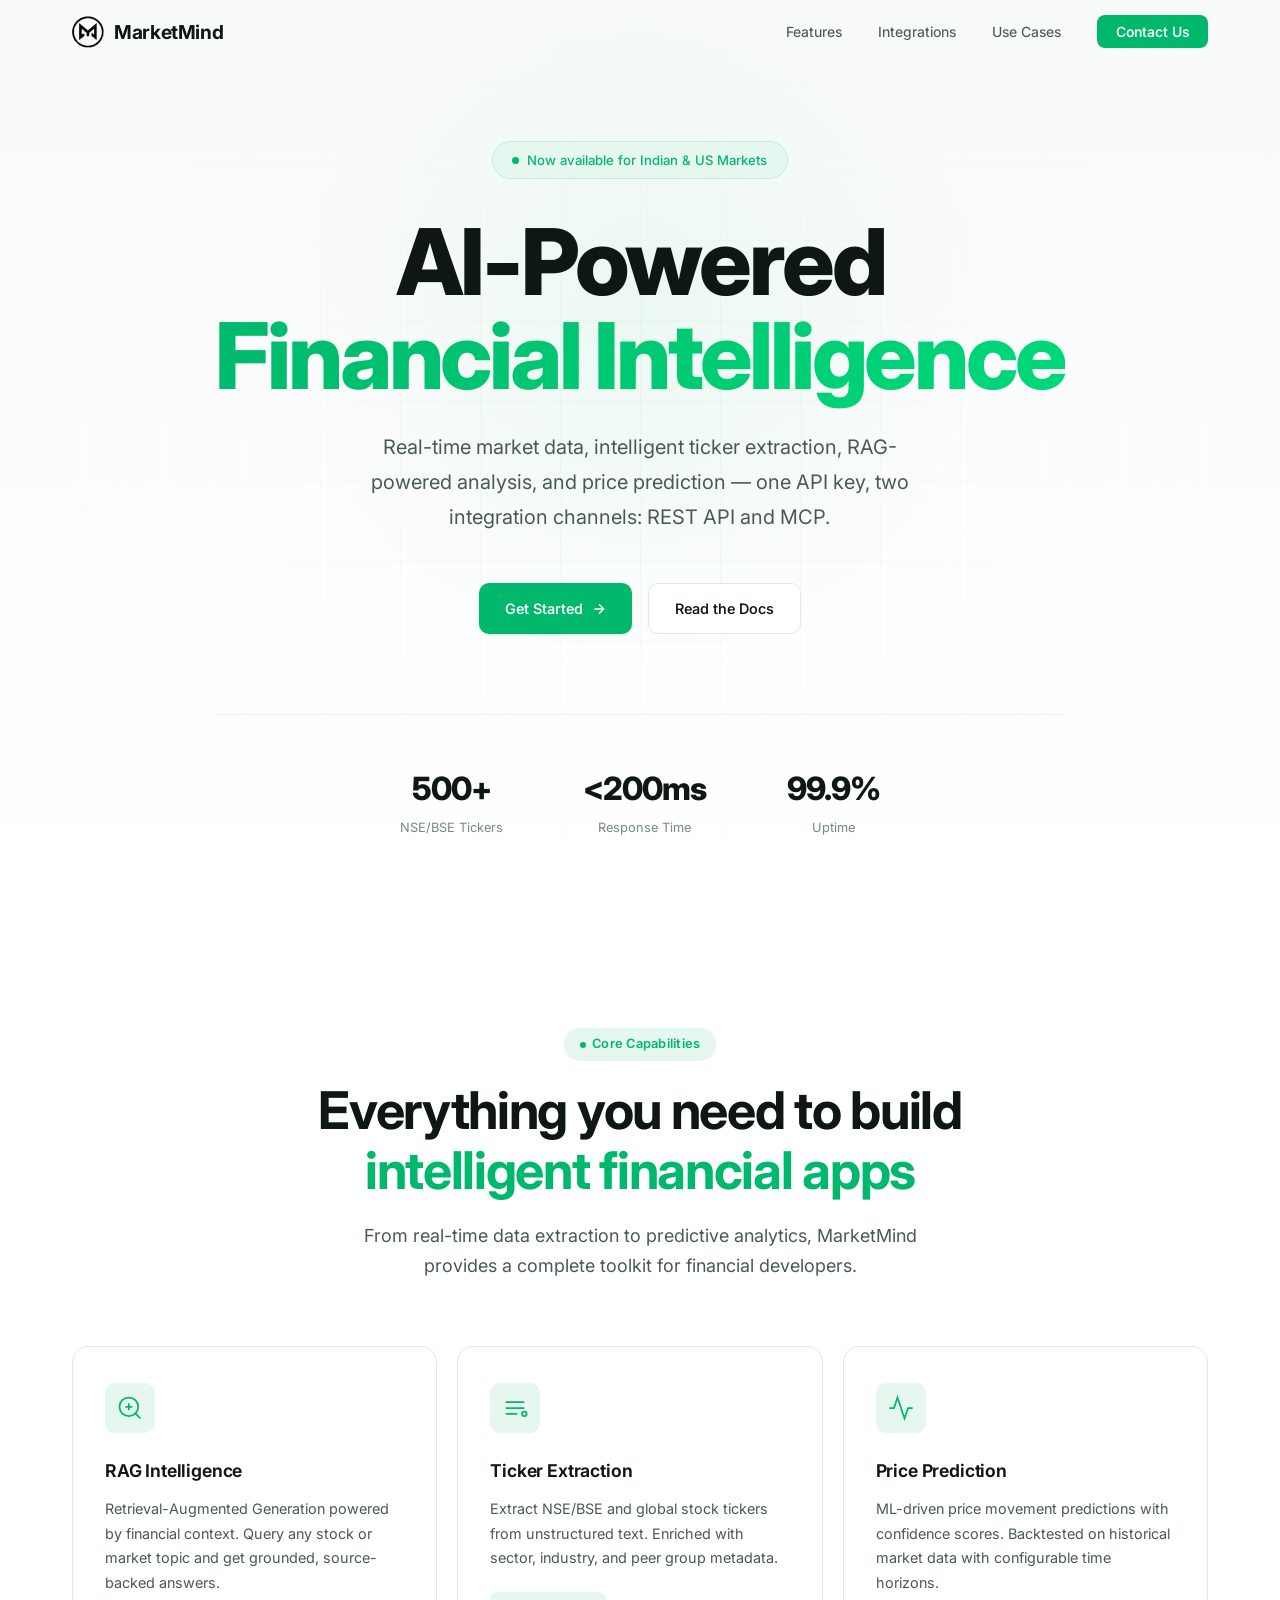
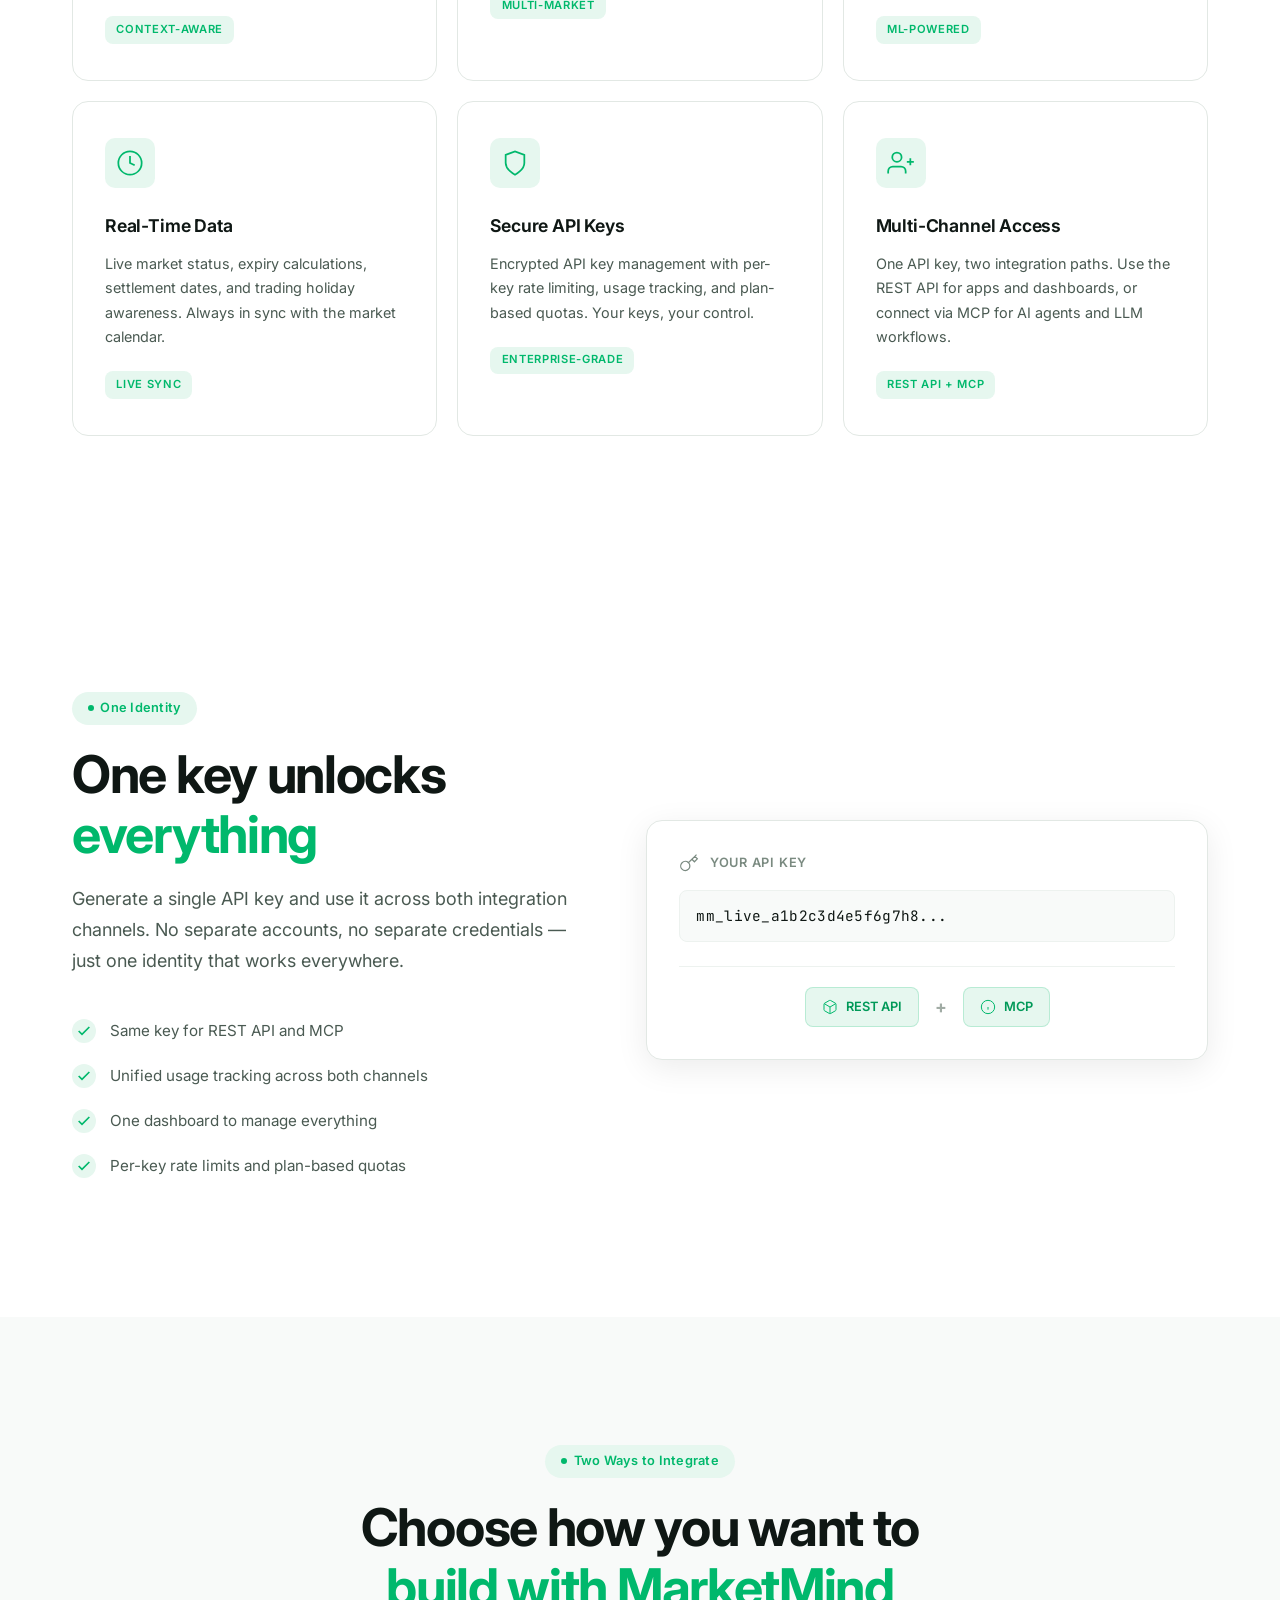
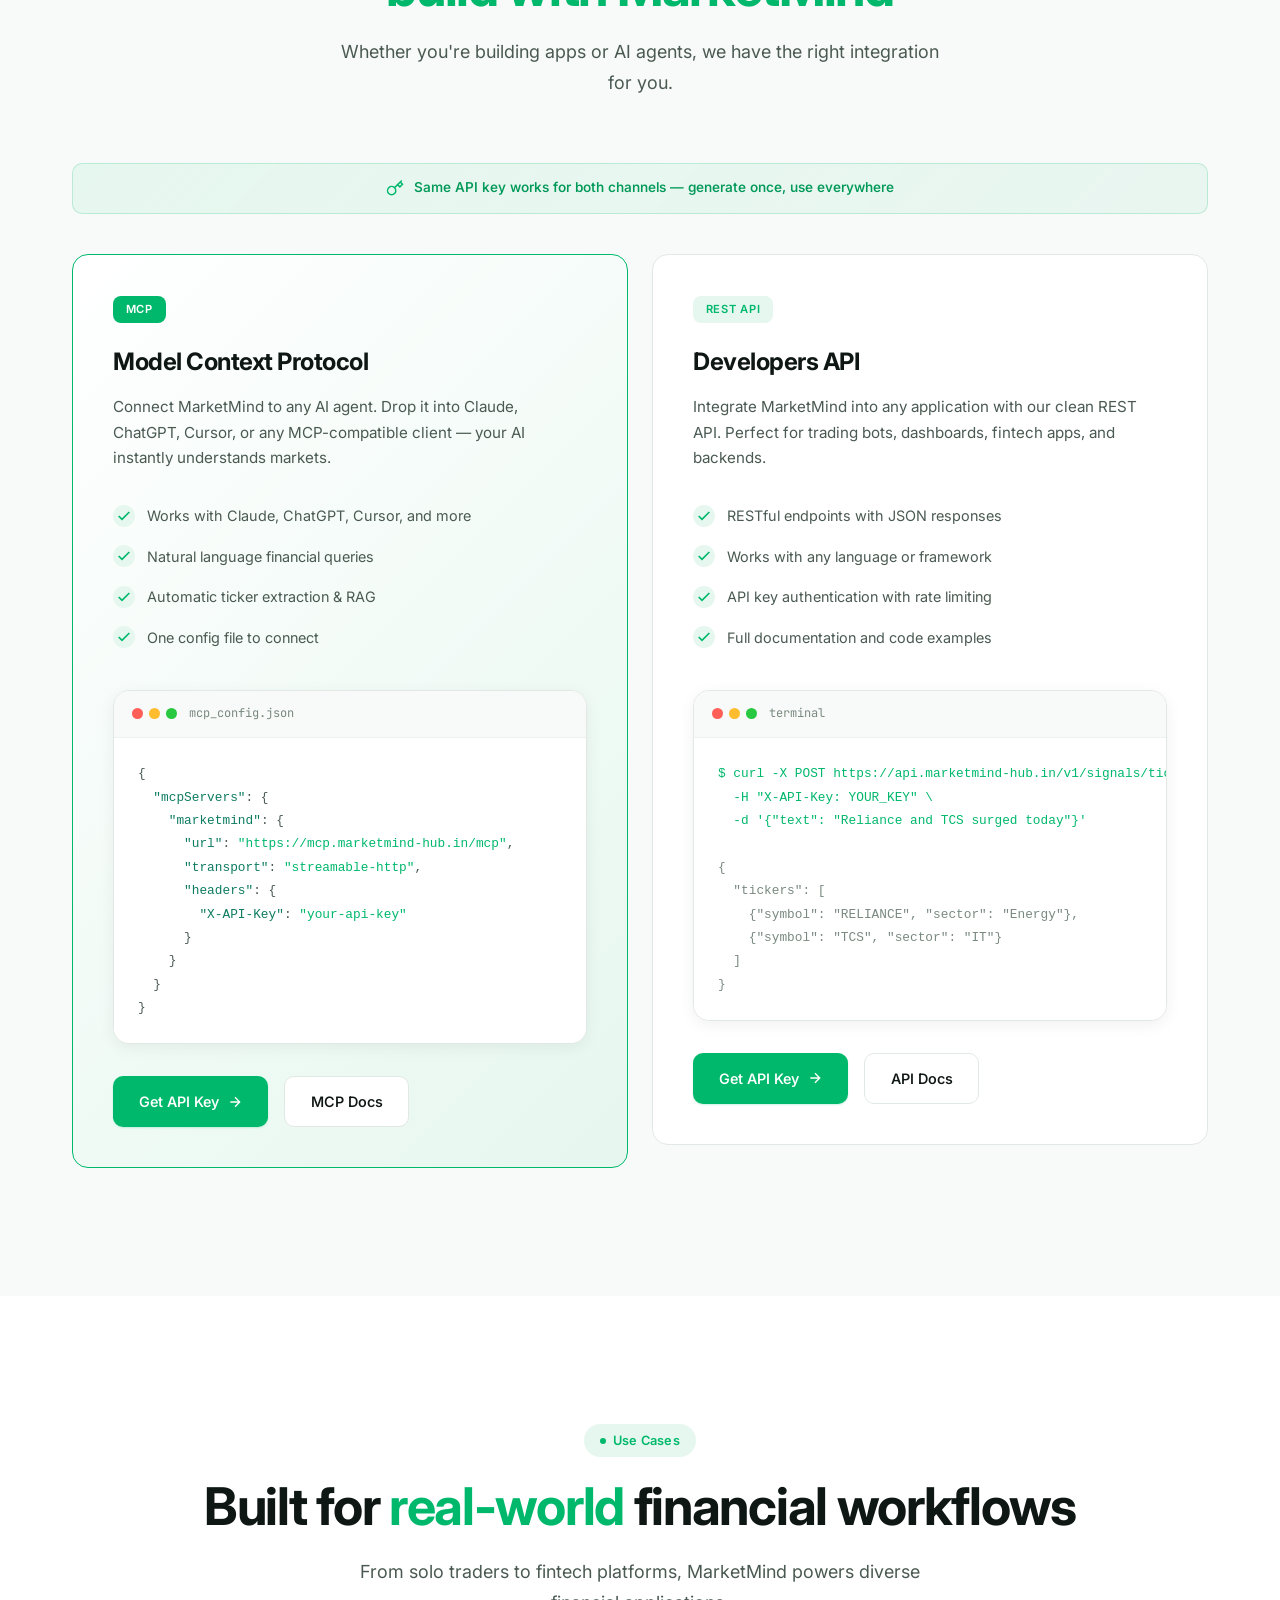
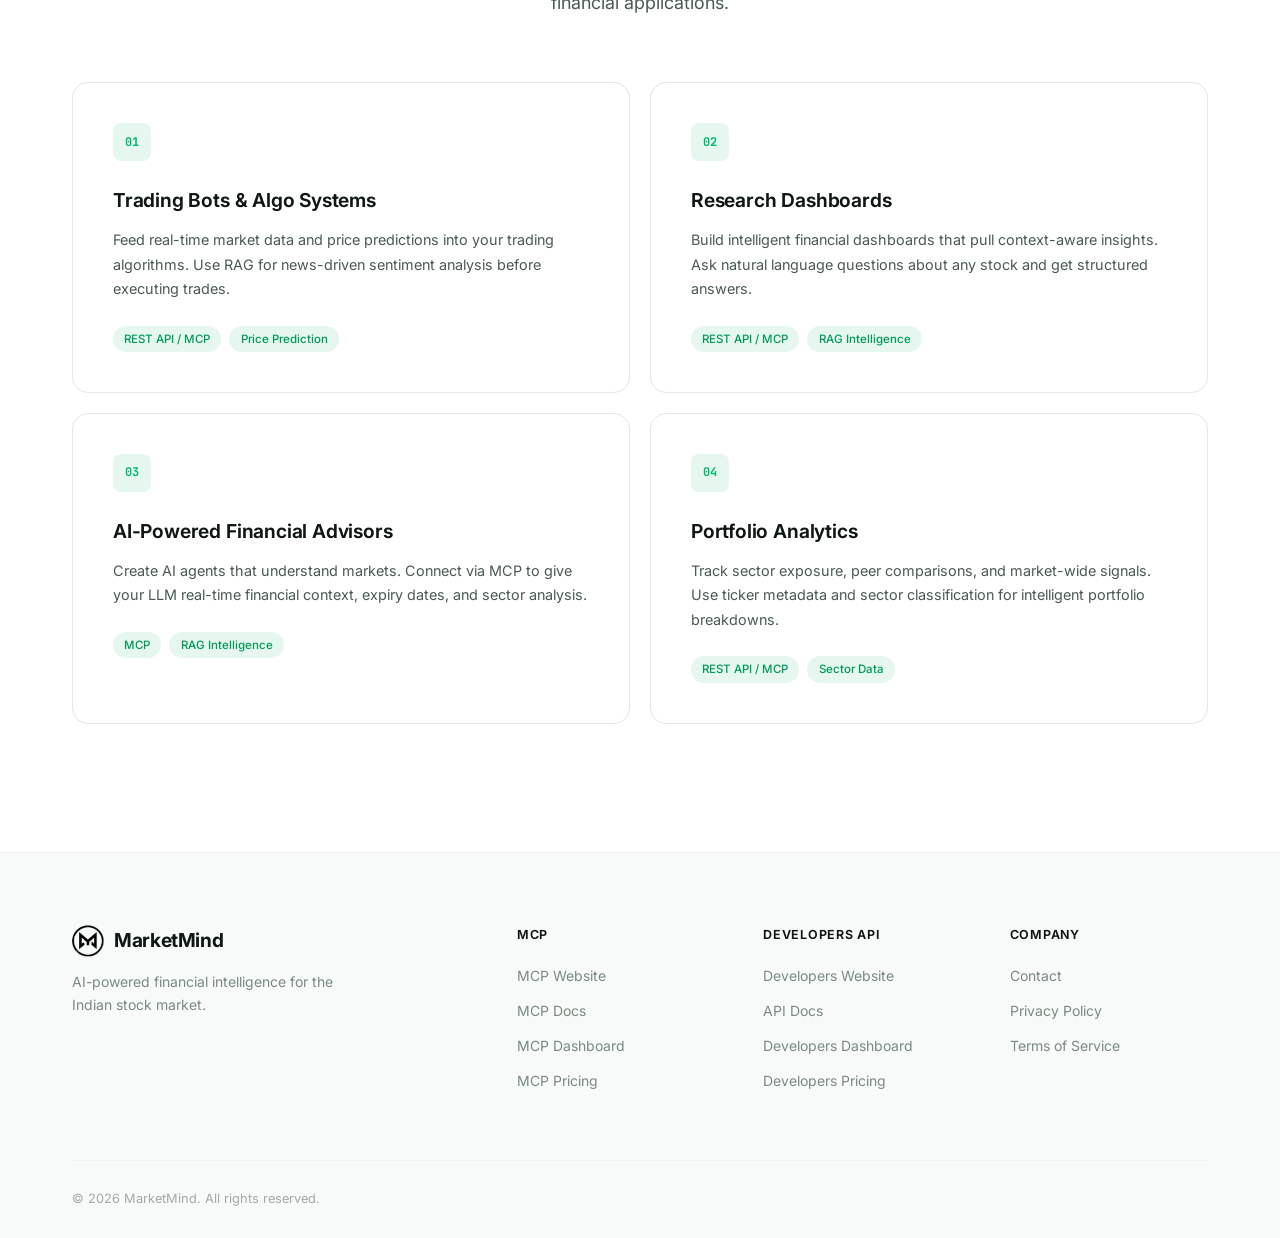
==== commit 928c172f: "added contact page perfect version" ====
--- a/index.html
+++ b/index.html
@@ -26,7 +26,7 @@
                 <li><a href="#features">Features</a></li>
                 <li><a href="#channels">Integrations</a></li>
                 <li><a href="#use-cases">Use Cases</a></li>
-                <li><a href="#" class="nav-contact-btn" data-contact>Contact Us</a></li>
+                <li><a href="contact.html" class="nav-contact-btn">Contact Us</a></li>
             </ul>
         </div>
         <div class="nav-overlay" id="navOverlay"></div>
@@ -389,30 +389,6 @@
         </div>
     </section>
 
-    <!-- CONTACT -->
-    <section class="contact" id="contact">
-        <div class="section-container">
-            <div class="contact-card">
-                <div class="contact-content">
-                    <span class="section-tag">Get in Touch</span>
-                    <h2 class="section-title">Ready to integrate<br><span class="text-accent">MarketMind?</span></h2>
-                    <p class="section-desc">
-                        One account, one key, two channels. Start building with the REST API or connect via MCP — your choice.
-                    </p>
-                </div>
-                <div class="contact-actions">
-                    <a href="#" class="btn btn-primary" data-contact>
-                        <svg width="16" height="16" viewBox="0 0 24 24" fill="none" stroke="currentColor" stroke-width="2"><path d="M4 4h16c1.1 0 2 .9 2 2v12c0 1.1-.9 2-2 2H4c-1.1 0-2-.9-2-2V6c0-1.1.9-2 2-2z"/><polyline points="22,6 12,13 2,6"/></svg>
-                        Contact Us
-                    </a>
-                    <a data-link="developers_pricing" class="btn btn-secondary">
-                        View Pricing
-                    </a>
-                </div>
-            </div>
-        </div>
-    </section>
-
     <!-- FOOTER -->
     <footer class="footer">
         <div class="section-container">
@@ -445,7 +421,7 @@
                 <div class="footer-links">
                     <h4>Company</h4>
                     <ul>
-                        <li><a href="#" data-contact>Contact</a></li>
+                        <li><a href="contact.html">Contact</a></li>
                         <li><a data-link="privacy">Privacy Policy</a></li>
                         <li><a data-link="terms">Terms of Service</a></li>
                     </ul>
--- a/css/style.css
+++ b/css/style.css
@@ -855,61 +855,6 @@
     flex-wrap: wrap;
 }
 
-/* ── CONTACT ───────────────────────────── */
-
-.contact {
-    padding: 6rem 0;
-    overflow: hidden;
-}
-
-.contact-card {
-    background: linear-gradient(135deg, var(--bg-secondary) 0%, var(--accent-light) 100%);
-    border: 1px solid var(--border);
-    border-radius: var(--radius);
-    padding: 4.5rem;
-    display: flex;
-    align-items: center;
-    justify-content: space-between;
-    gap: 3rem;
-    position: relative;
-    overflow: hidden;
-}
-
-.contact-card::before {
-    content: '';
-    position: absolute;
-    top: -60%;
-    right: -15%;
-    width: min(500px, 80vw);
-    height: min(500px, 80vw);
-    background: radial-gradient(circle, rgba(0, 184, 108, 0.08) 0%, transparent 55%);
-    pointer-events: none;
-}
-
-.contact-content {
-    position: relative;
-}
-
-.contact-content .section-tag { margin-bottom: 1rem; }
-
-.contact-content .section-title {
-    text-align: left;
-    font-size: clamp(1.8rem, 3vw, 2.5rem);
-    margin-bottom: 1rem;
-}
-
-.contact-content .section-desc {
-    text-align: left;
-    margin: 0;
-}
-
-.contact-actions {
-    display: flex;
-    gap: 1rem;
-    flex-shrink: 0;
-    position: relative;
-}
-
 /* ── UNIFIED IDENTITY SECTION ──────────── */
 
 .unified {
@@ -1172,315 +1117,6 @@
     transform: translateY(0);
 }
 
-/* ── CONTACT PANEL ────────────────────── */
-
-.contact-panel {
-    position: fixed;
-    inset: 0;
-    z-index: 9999;
-    display: flex;
-    justify-content: flex-end;
-    pointer-events: none;
-    opacity: 0;
-    transition: opacity 0.3s ease;
-}
-
-.contact-panel.open {
-    pointer-events: auto;
-    opacity: 1;
-}
-
-.contact-panel-backdrop {
-    position: absolute;
-    inset: 0;
-    background: rgba(0, 0, 0, 0.4);
-    backdrop-filter: blur(4px);
-    -webkit-backdrop-filter: blur(4px);
-    opacity: 0;
-    transition: opacity 0.3s ease;
-}
-
-.contact-panel.open .contact-panel-backdrop {
-    opacity: 1;
-}
-
-.contact-panel-body {
-    position: relative;
-    width: 520px;
-    max-width: 100%;
-    height: 100%;
-    background: var(--bg-primary);
-    border-left: 1px solid var(--border);
-    box-shadow: -8px 0 32px rgba(0, 0, 0, 0.12);
-    display: flex;
-    flex-direction: column;
-    transform: translateX(100%);
-    transition: transform 0.35s cubic-bezier(0.16, 1, 0.3, 1);
-    overflow-y: auto;
-    overflow-x: hidden;
-}
-
-.contact-panel.open .contact-panel-body {
-    transform: translateX(0);
-}
-
-.contact-panel-header {
-    display: flex;
-    align-items: flex-start;
-    justify-content: space-between;
-    padding: 2rem 2rem 1.5rem;
-    border-bottom: 1px solid var(--border-light);
-}
-
-.contact-panel-header h3 {
-    font-size: 1.35rem;
-    font-weight: 700;
-    color: var(--text-primary);
-    margin-bottom: 0.35rem;
-}
-
-.contact-panel-header p {
-    font-size: 0.85rem;
-    color: var(--text-muted);
-    margin: 0;
-    line-height: 1.5;
-}
-
-.contact-panel-close {
-    flex-shrink: 0;
-    width: 36px;
-    height: 36px;
-    display: flex;
-    align-items: center;
-    justify-content: center;
-    border: 1px solid var(--border);
-    border-radius: var(--radius-xs);
-    background: var(--bg-primary);
-    color: var(--text-muted);
-    cursor: pointer;
-    transition: all 0.2s ease;
-    margin-left: 1rem;
-    margin-top: -0.25rem;
-}
-
-.contact-panel-close:hover {
-    background: var(--bg-secondary);
-    color: var(--text-primary);
-    border-color: var(--accent);
-}
-
-/* ── Contact Form ── */
-
-.contact-form {
-    padding: 1.75rem 2rem 2rem;
-    display: flex;
-    flex-direction: column;
-    gap: 1.15rem;
-}
-
-.form-row {
-    display: grid;
-    grid-template-columns: 1fr 1fr;
-    gap: 1rem;
-}
-
-.form-group {
-    display: flex;
-    flex-direction: column;
-}
-
-.form-group label {
-    font-size: 0.78rem;
-    font-weight: 600;
-    color: var(--text-secondary);
-    text-transform: uppercase;
-    letter-spacing: 0.04em;
-    margin-bottom: 0.4rem;
-}
-
-.form-group input,
-.form-group select,
-.form-group textarea {
-    font-family: var(--font-sans);
-    font-size: 0.9rem;
-    color: var(--text-primary);
-    background: var(--bg-secondary);
-    border: 1px solid var(--border);
-    border-radius: var(--radius-xs);
-    padding: 0.7rem 0.85rem;
-    outline: none;
-    transition: border-color 0.2s ease, box-shadow 0.2s ease;
-    resize: vertical;
-}
-
-.form-group input::placeholder,
-.form-group textarea::placeholder {
-    color: var(--text-light);
-}
-
-.form-group input:focus,
-.form-group select:focus,
-.form-group textarea:focus {
-    border-color: var(--accent);
-    box-shadow: 0 0 0 3px rgba(0, 184, 108, 0.1);
-}
-
-.form-group select {
-    appearance: none;
-    background-image: url("data:image/svg+xml,%3Csvg width='12' height='12' viewBox='0 0 24 24' fill='none' stroke='%236b7280' stroke-width='2' xmlns='http://www.w3.org/2000/svg'%3E%3Cpolyline points='6 9 12 15 18 9'/%3E%3C/svg%3E");
-    background-repeat: no-repeat;
-    background-position: right 0.75rem center;
-    padding-right: 2.25rem;
-    cursor: pointer;
-}
-
-.form-char-count {
-    font-size: 0.72rem;
-    color: var(--text-light);
-    text-align: right;
-    margin-top: 0.3rem;
-}
-
-.contact-submit {
-    margin-top: 0.5rem;
-    width: 100%;
-    justify-content: center;
-}
-
-.contact-divider {
-    display: flex;
-    align-items: center;
-    gap: 1rem;
-    margin: 0.25rem 0;
-}
-
-.contact-divider::before,
-.contact-divider::after {
-    content: '';
-    flex: 1;
-    height: 1px;
-    background: var(--border);
-}
-
-.contact-divider span {
-    font-size: 0.75rem;
-    font-weight: 500;
-    color: var(--text-light);
-    white-space: nowrap;
-    text-transform: uppercase;
-    letter-spacing: 0.04em;
-}
-
-.contact-platform-links {
-    display: flex;
-    gap: 0.75rem;
-}
-
-.contact-platform-btn {
-    flex: 1;
-    justify-content: center;
-    font-size: 0.8rem;
-    padding: 0.65rem 0.75rem;
-    gap: 0.5rem;
-    background: var(--bg-secondary);
-    border: 1px solid var(--border);
-    color: var(--text-primary);
-}
-
-.contact-platform-btn:hover {
-    border-color: var(--accent);
-    color: var(--accent);
-    background: var(--accent-light);
-}
-
-/* ── Contact Success ── */
-
-.contact-success {
-    display: none;
-    flex-direction: column;
-    align-items: center;
-    text-align: center;
-    padding: 4rem 2rem;
-}
-
-.contact-success.visible {
-    display: flex;
-}
-
-.contact-success-icon {
-    width: 72px;
-    height: 72px;
-    border-radius: 50%;
-    background: var(--accent-light);
-    display: flex;
-    align-items: center;
-    justify-content: center;
-    color: var(--accent);
-    margin-bottom: 1.25rem;
-}
-
-.contact-success h4 {
-    font-size: 1.2rem;
-    font-weight: 700;
-    color: var(--text-primary);
-    margin-bottom: 0.5rem;
-}
-
-.contact-success p {
-    font-size: 0.9rem;
-    color: var(--text-muted);
-    margin-bottom: 1.5rem;
-}
-
-/* ── Contact Panel Responsive ── */
-
-@media (max-width: 580px) {
-    .contact-panel {
-        align-items: flex-end;
-        justify-content: stretch;
-    }
-
-    .contact-panel-body {
-        width: 100%;
-        max-width: 100%;
-        height: auto;
-        max-height: 88vh;
-        border-left: none;
-        border-top: 1px solid var(--border);
-        border-radius: 1rem 1rem 0 0;
-        transform: translateY(100%);
-    }
-
-    .contact-panel-body::before {
-        content: '';
-        display: block;
-        width: 2rem;
-        height: 4px;
-        background: var(--border);
-        border-radius: 2px;
-        margin: 0.6rem auto 0;
-        flex-shrink: 0;
-    }
-
-    .contact-panel-header {
-        flex-shrink: 0;
-    }
-
-    .contact-panel.open .contact-panel-body {
-        transform: translateY(0);
-    }
-
-    .form-row {
-        grid-template-columns: 1fr;
-    }
-
-    .contact-panel-header,
-    .contact-form {
-        padding-left: 1.25rem;
-        padding-right: 1.25rem;
-    }
-}
-
 /* ═══════════════════════════════════════════
    RESPONSIVE — ADVANCED BREAKPOINTS
    ═══════════════════════════════════════════ */
@@ -1590,21 +1226,6 @@
 
     .unified {
         padding: 6rem 0;
-    }
-
-    .contact-card {
-        flex-direction: column;
-        text-align: center;
-        padding: 3rem;
-    }
-
-    .contact-content .section-title,
-    .contact-content .section-desc {
-        text-align: center;
-    }
-
-    .contact-actions {
-        justify-content: center;
     }
 
     .footer-grid {
@@ -1806,19 +1427,6 @@
         display: none;
     }
 
-    /* Contact CTA */
-    .contact {
-        padding: 4rem 0;
-    }
-
-    .contact-card {
-        padding: 2.5rem 1.5rem;
-    }
-
-    .contact-content .section-title {
-        font-size: 1.6rem;
-    }
-
     /* Footer */
     .footer {
         padding: 3.5rem 0 2rem;
@@ -1960,49 +1568,6 @@
         flex-direction: column;
     }
 
-    /* Contact Panel */
-    .contact-panel-body {
-        width: 100%;
-        max-height: 85vh;
-    }
-
-    .contact-panel-header {
-        padding: 1rem 1.25rem 0.85rem;
-    }
-
-    .contact-panel-header h3 {
-        font-size: 1.1rem;
-    }
-
-    .contact-panel-header p {
-        font-size: 0.78rem;
-    }
-
-    .contact-form {
-        padding: 1.25rem;
-        gap: 1rem;
-    }
-
-    .form-group label {
-        font-size: 0.7rem;
-    }
-
-    .form-group input,
-    .form-group select,
-    .form-group textarea {
-        font-size: 0.82rem;
-        padding: 0.6rem 0.75rem;
-    }
-
-    .contact-divider span {
-        font-size: 0.68rem;
-    }
-
-    .contact-platform-btn {
-        font-size: 0.78rem;
-        padding: 0.55rem 0.85rem;
-    }
-
     .channel-actions .btn {
         width: 100%;
         justify-content: center;
@@ -2061,34 +1626,6 @@
         gap: 0.35rem;
     }
 
-    /* Contact CTA */
-    .contact {
-        padding: 3rem 0;
-    }
-
-    .contact-card {
-        padding: 2rem 1.25rem;
-        gap: 2rem;
-    }
-
-    .contact-content .section-title {
-        font-size: 1.4rem;
-    }
-
-    .contact-content .section-desc {
-        font-size: 0.9rem;
-    }
-
-    .contact-actions {
-        flex-direction: column;
-        width: 100%;
-    }
-
-    .contact-actions .btn {
-        width: 100%;
-        justify-content: center;
-    }
-
     /* Section Headers */
     .section-header {
         margin-bottom: 2.5rem;
@@ -2173,34 +1710,6 @@
         font-size: 0.7rem;
     }
 
-    .contact-platform-links {
-        flex-direction: column;
-    }
-
-    .contact-platform-btn {
-        font-size: 0.72rem;
-        padding: 0.5rem 0.75rem;
-    }
-
-    .contact-panel-header h3 {
-        font-size: 1rem;
-    }
-
-    .contact-panel-header p {
-        font-size: 0.72rem;
-    }
-
-    .form-group label {
-        font-size: 0.65rem;
-    }
-
-    .form-group input,
-    .form-group select,
-    .form-group textarea {
-        font-size: 0.78rem;
-        padding: 0.55rem 0.65rem;
-    }
-
     .footer-grid {
         gap: 1.5rem;
     }
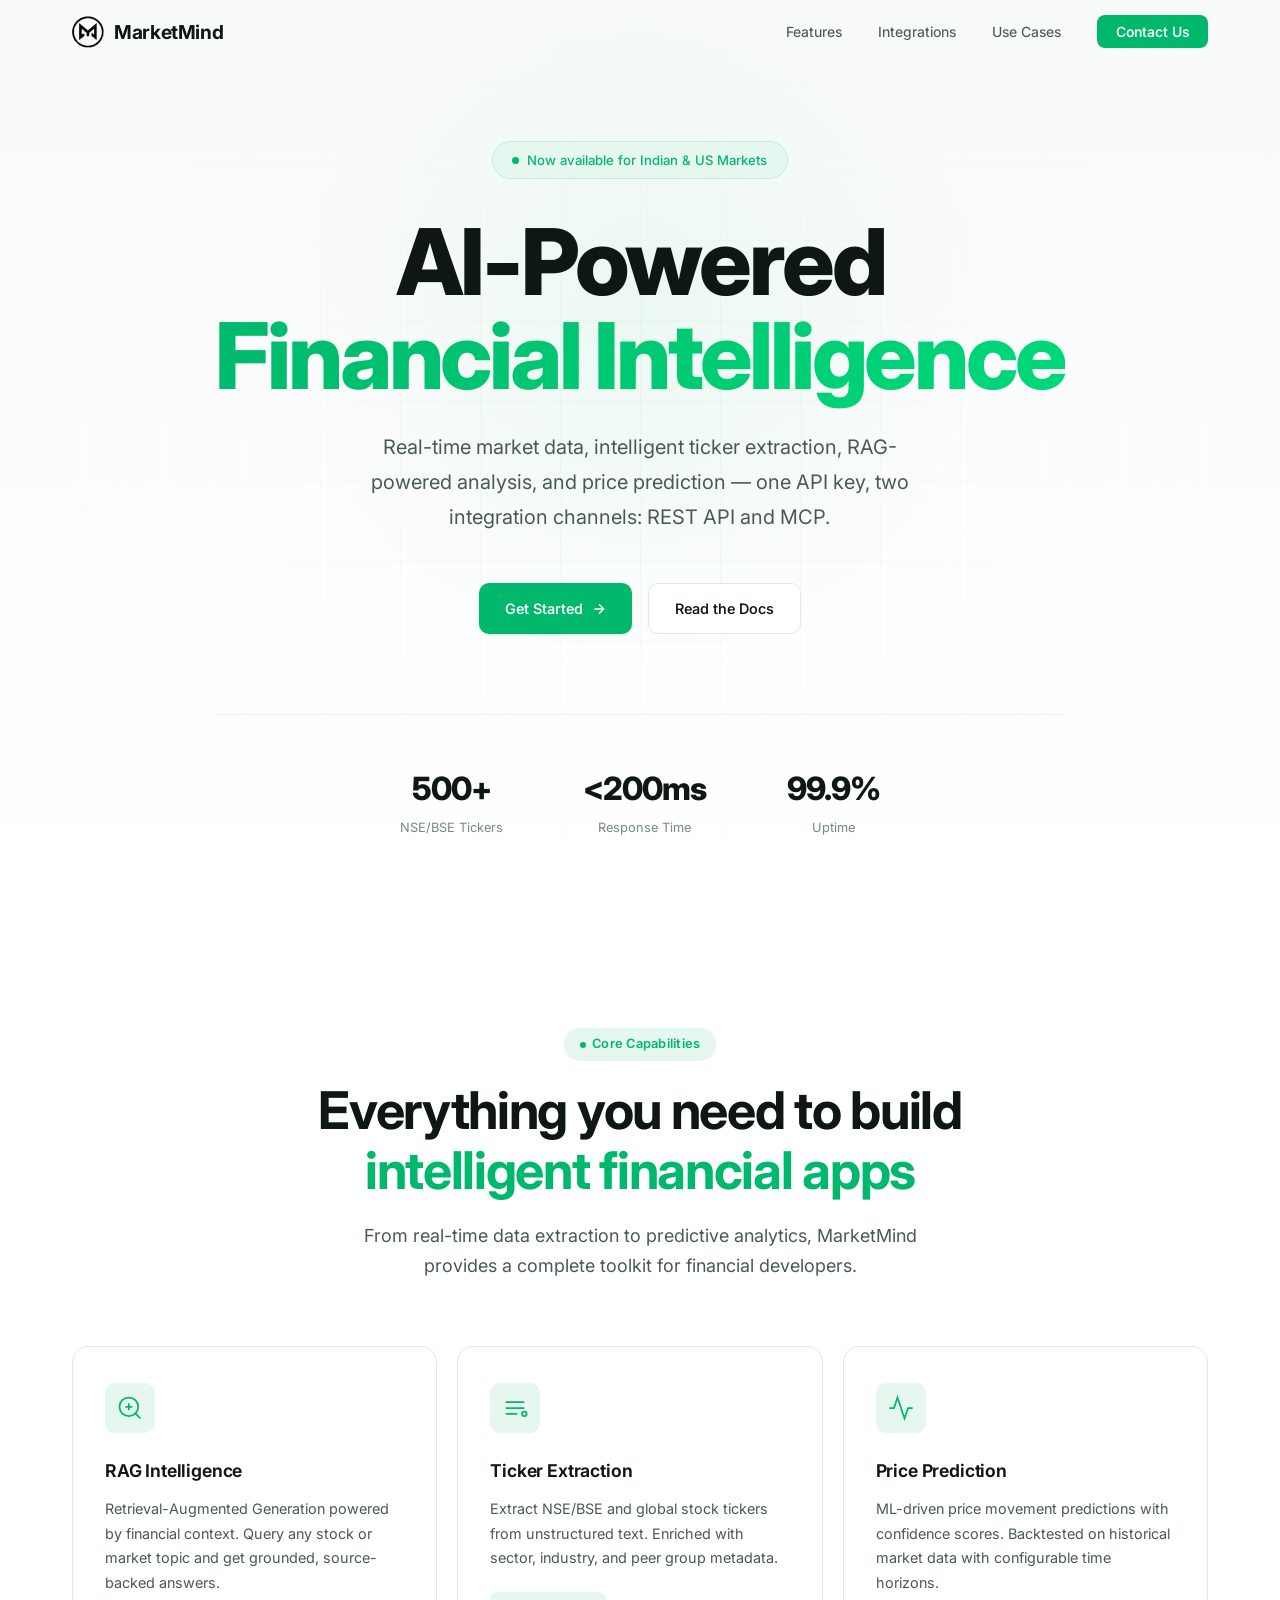
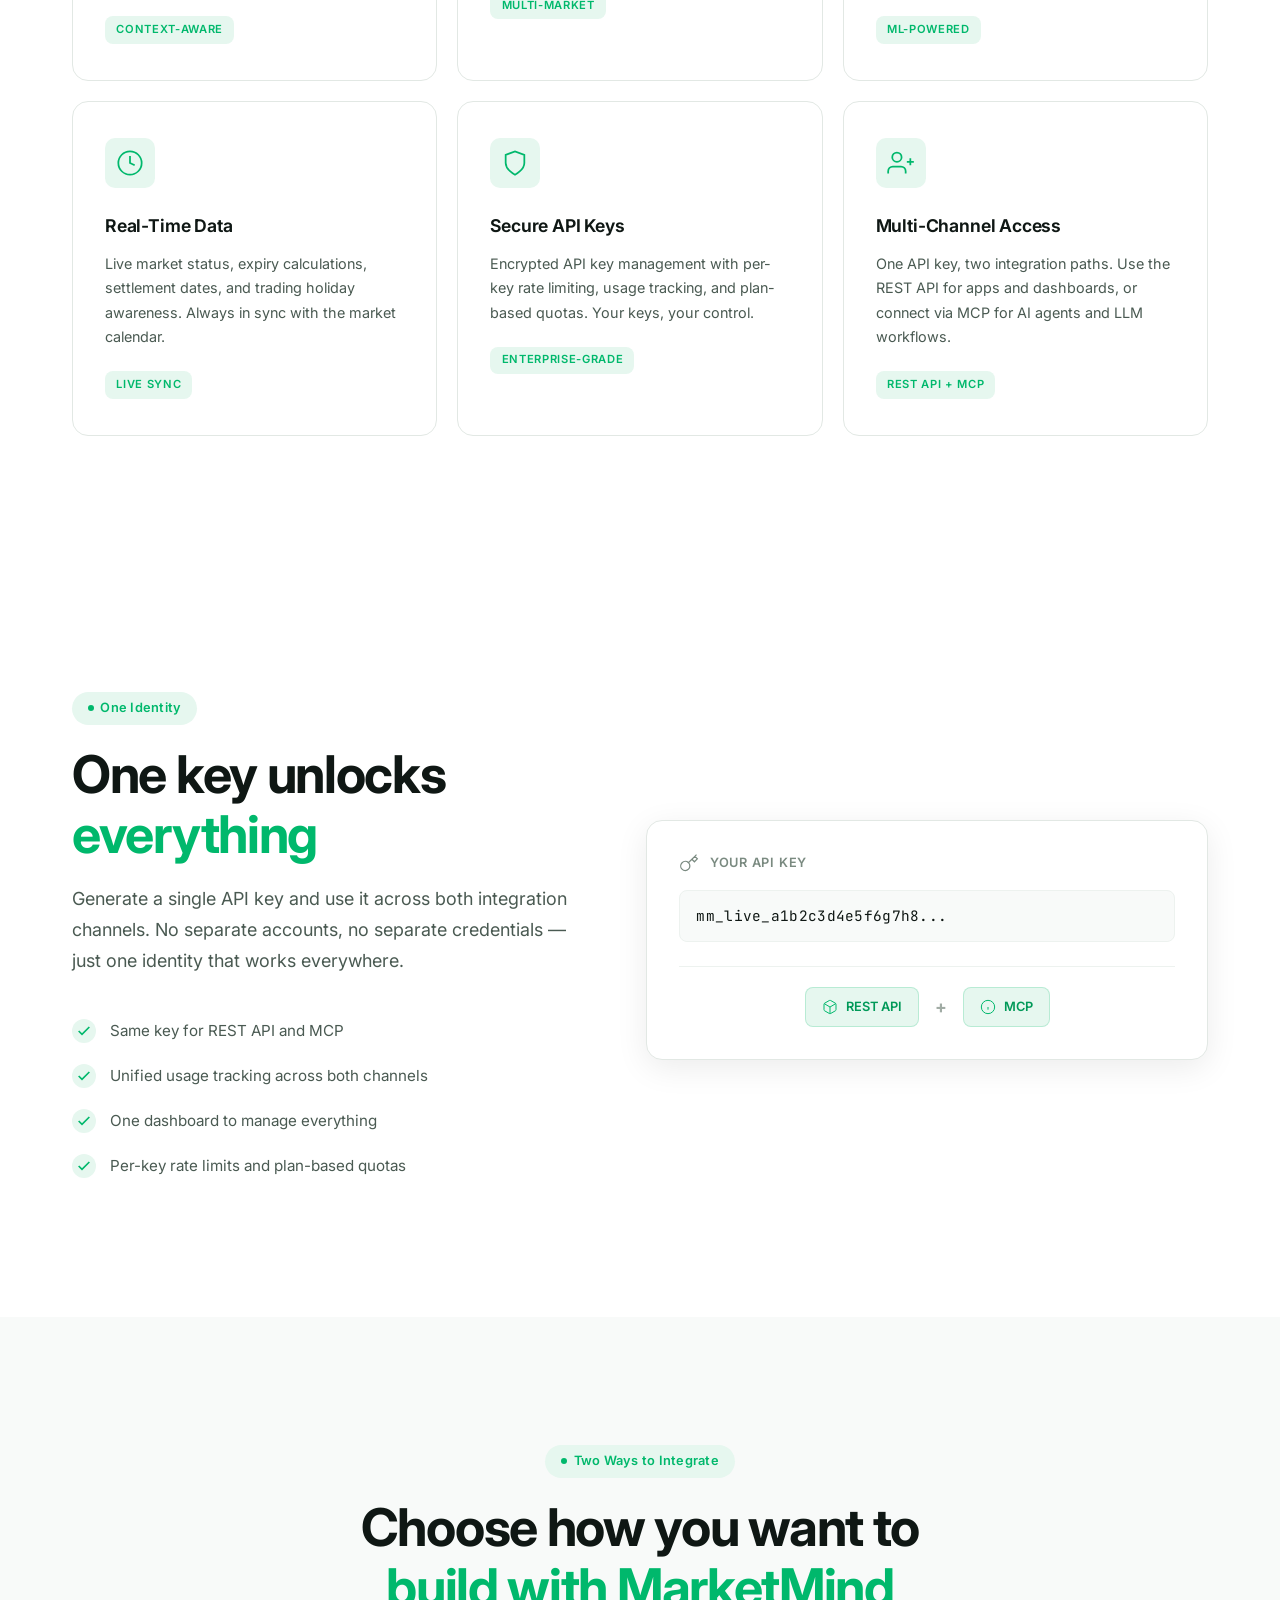
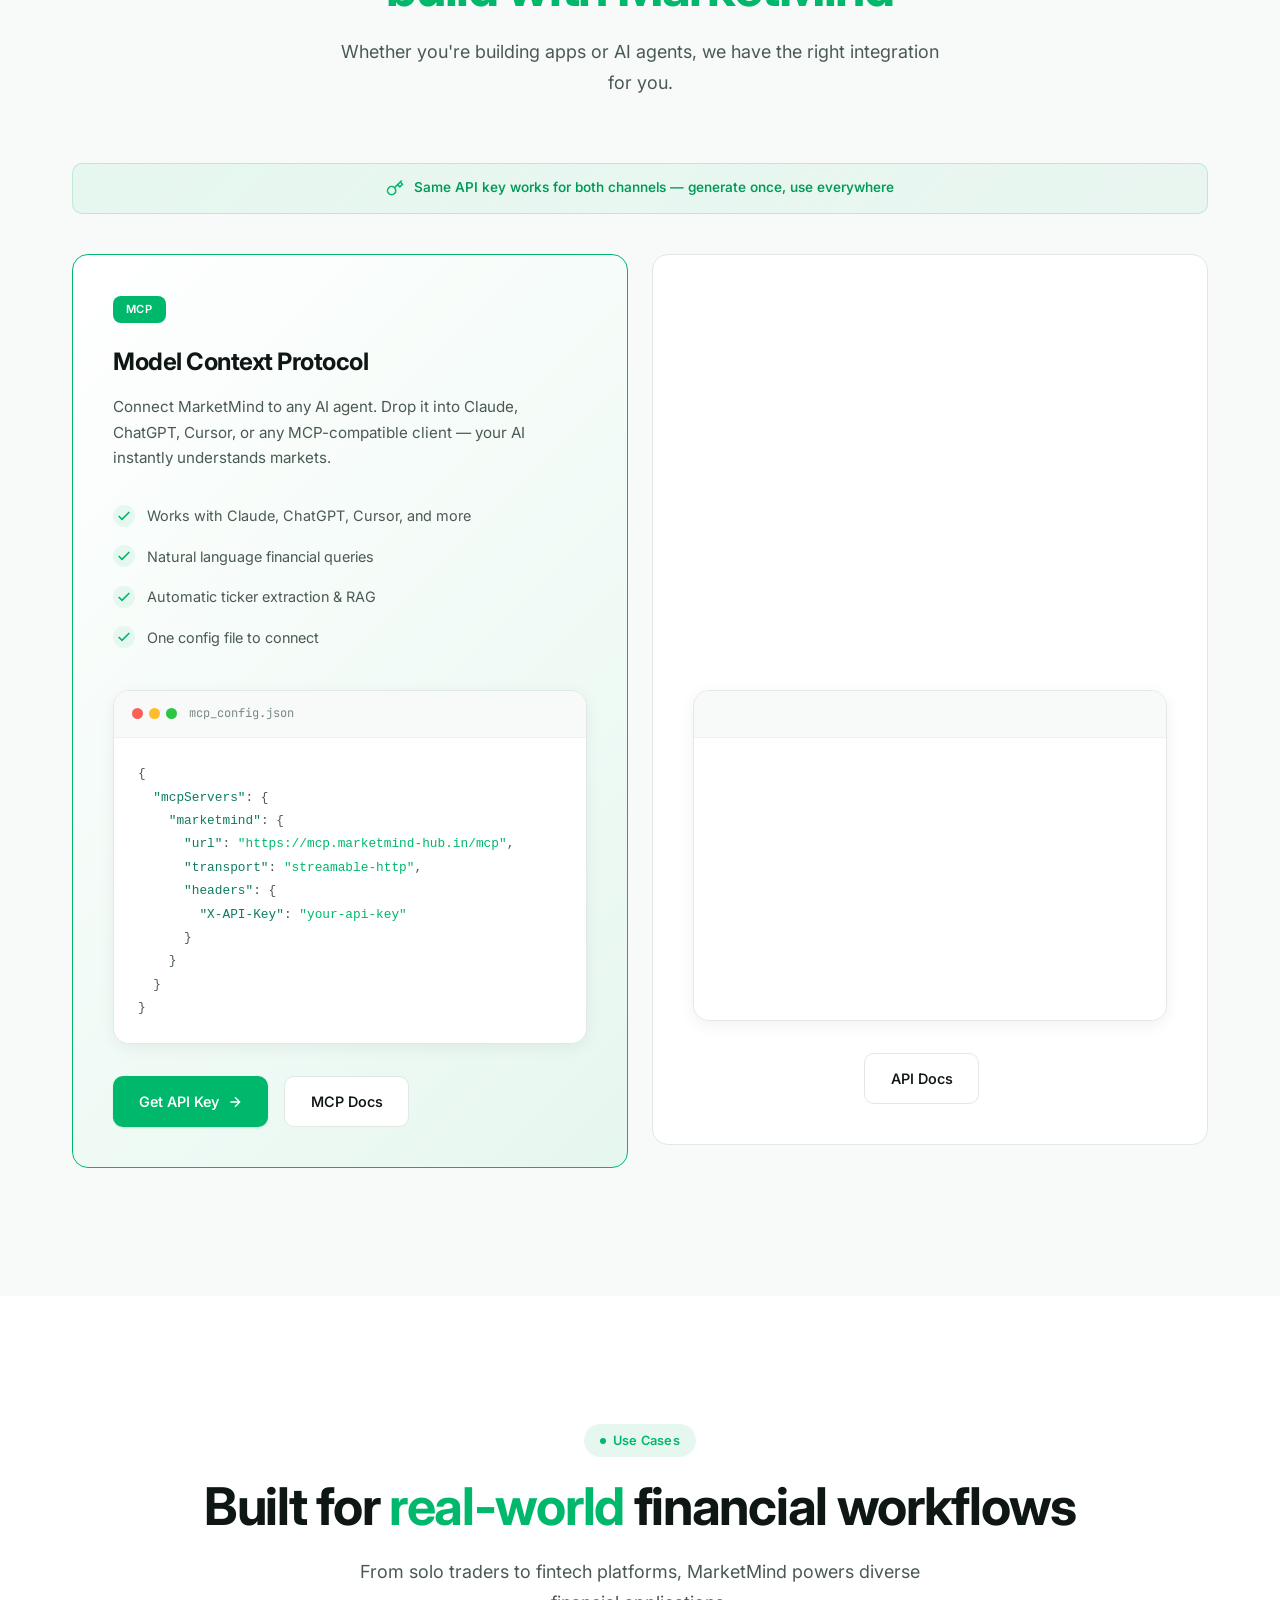
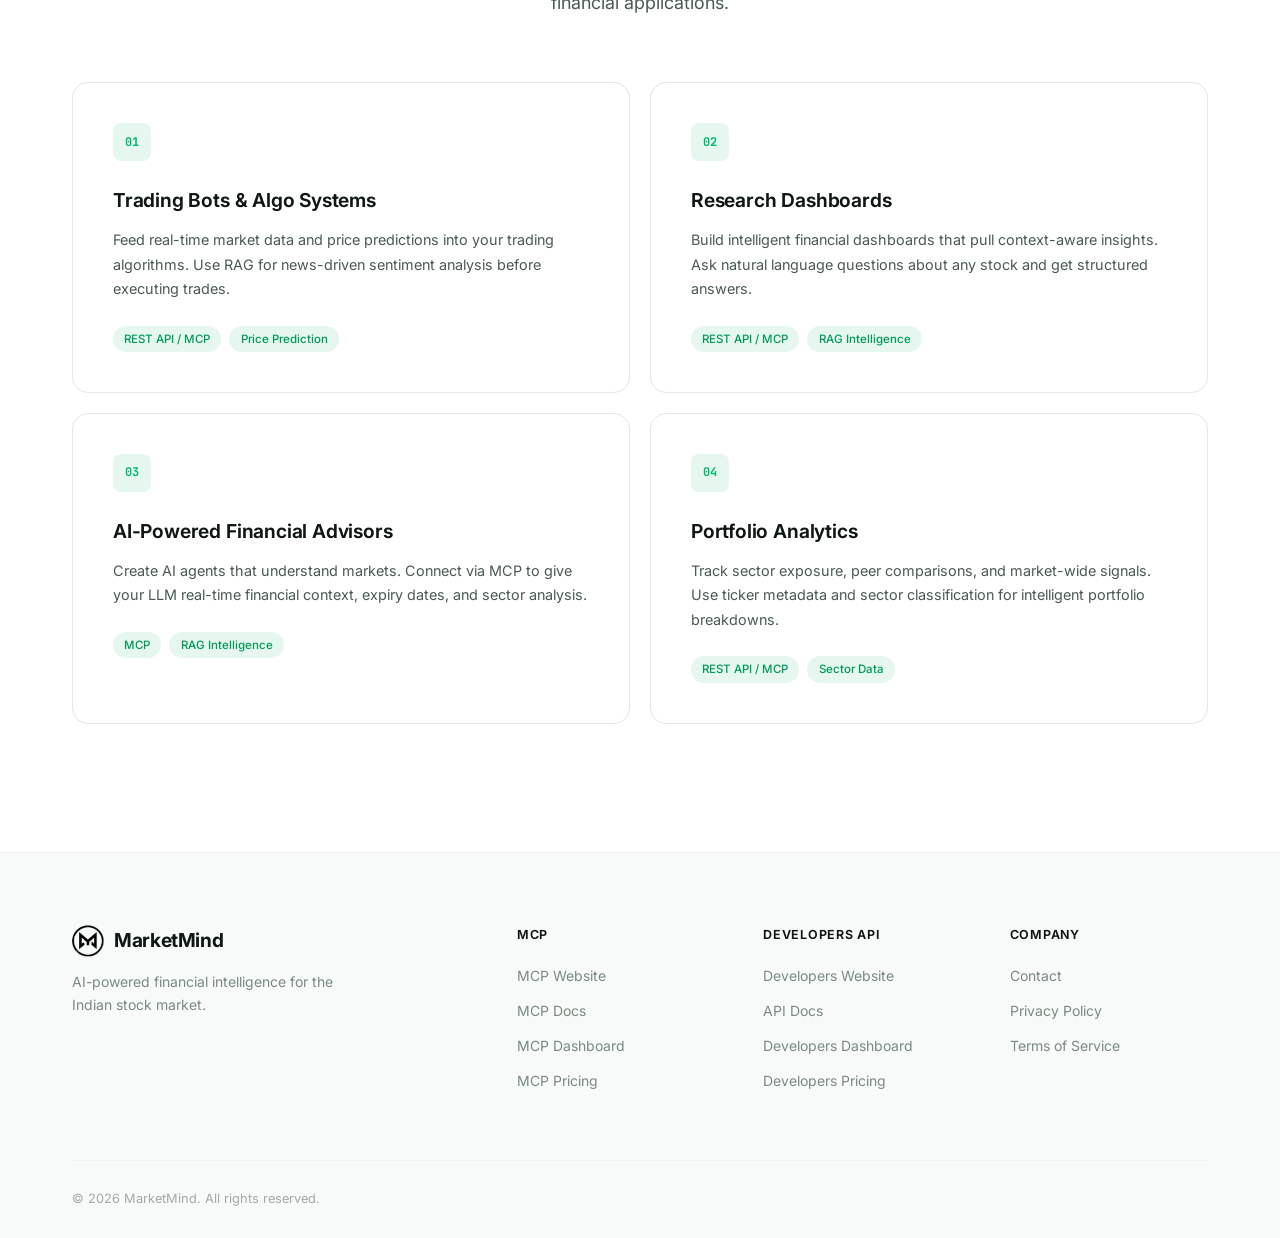
==== commit b0069b56: "Initial commit" ====
--- a/index.html
+++ b/index.html
@@ -5,6 +5,7 @@
     <meta name="viewport" content="width=device-width, initial-scale=1.0, maximum-scale=5.0">
     <title>MarketMind - AI-Powered Financial Intelligence</title>
     <link rel="stylesheet" href="css/style.css">
+    <link rel="stylesheet" href="css/contact.css">
     <link rel="preconnect" href="https://fonts.googleapis.com">
     <link href="https://fonts.googleapis.com/css2?family=Inter:wght@300;400;450;500;550;600;650;700;800&family=JetBrains+Mono:wght@400;500;700&display=swap" rel="stylesheet">
 </head>
@@ -26,7 +27,7 @@
                 <li><a href="#features">Features</a></li>
                 <li><a href="#channels">Integrations</a></li>
                 <li><a href="#use-cases">Use Cases</a></li>
-                <li><a href="contact.html" class="nav-contact-btn">Contact Us</a></li>
+                <li><a href="#" data-contact class="nav-contact-btn">Contact Us</a></li>
             </ul>
         </div>
         <div class="nav-overlay" id="navOverlay"></div>
@@ -421,7 +422,7 @@
                 <div class="footer-links">
                     <h4>Company</h4>
                     <ul>
-                        <li><a href="contact.html">Contact</a></li>
+                        <li><a href="#" data-contact>Contact</a></li>
                         <li><a data-link="privacy">Privacy Policy</a></li>
                         <li><a data-link="terms">Terms of Service</a></li>
                     </ul>
@@ -432,6 +433,140 @@
             </div>
         </div>
     </footer>
+
+    <!-- CONTACT PANEL -->
+    <div class="contact-panel-overlay" id="contactPanelOverlay">
+        <div class="contact-panel" id="contactPanel">
+            <div class="contact-panel-header">
+                <h2>Contact Us</h2>
+                <button class="contact-panel-close" id="contactPanelClose" aria-label="Close panel">
+                    <svg width="20" height="20" viewBox="0 0 24 24" fill="none" stroke="currentColor" stroke-width="2"><line x1="18" y1="6" x2="6" y2="18"/><line x1="6" y1="6" x2="18" y2="18"/></svg>
+                </button>
+            </div>
+            <div class="contact-panel-body">
+
+                <div class="contact-main">
+                    <!-- Get in Touch -->
+                    <div class="contact-left">
+                    <div class="contact-header">
+                        <span class="section-tag">Get in Touch</span>
+                        <h1 class="contact-title">Let's build something <span class="text-accent">great together</span></h1>
+                        <p class="contact-desc">
+                            Have a question, want to partner, or need help integrating MarketMind? We'd love to hear from you.
+                        </p>
+                    </div>
+                    <div class="contact-features">
+                        <div class="contact-feature">
+                            <div class="contact-feature-icon">
+                                <svg width="20" height="20" viewBox="0 0 24 24" fill="none" stroke="currentColor" stroke-width="1.5"><path d="M21 16V8a2 2 0 0 0-1-1.73l-7-4a2 2 0 0 0-2 0l-7 4A2 2 0 0 0 3 8v8a2 2 0 0 0 1 1.73l7 4a2 2 0 0 0 2 0l7-4A2 2 0 0 0 21 16z"/><polyline points="3.27 6.96 12 12.01 20.73 6.96"/><line x1="12" y1="22.08" x2="12" y2="12"/></svg>
+                            </div>
+                            <div>
+                                <h4>Developers Platform</h4>
+                                <p>REST API access, docs, and dashboard</p>
+                            </div>
+                        </div>
+                        <div class="contact-feature">
+                            <div class="contact-feature-icon">
+                                <svg width="20" height="20" viewBox="0 0 24 24" fill="none" stroke="currentColor" stroke-width="1.5"><circle cx="12" cy="12" r="10"/><path d="M12 16v-4M12 8h.01"/></svg>
+                            </div>
+                            <div>
+                                <h4>MarketMind MCP</h4>
+                                <p>Connect AI agents to financial intelligence</p>
+                            </div>
+                        </div>
+                        <div class="contact-feature">
+                            <div class="contact-feature-icon">
+                                <svg width="20" height="20" viewBox="0 0 24 24" fill="none" stroke="currentColor" stroke-width="1.5"><path d="M12 22s8-4 8-10V5l-8-3-8 3v7c0 6 8 10 8 10z"/></svg>
+                            </div>
+                            <div>
+                                <h4>Enterprise & Partnerships</h4>
+                                <p>Custom plans and integration support</p>
+                            </div>
+                        </div>
+                    </div>
+                </div>
+
+                <!-- Contact Form -->
+                <div class="contact-right">
+                    <div class="contact-form-card">
+                        <form class="contact-form" id="contactForm">
+                            <div class="form-row">
+                                <div class="form-group">
+                                    <label for="contact-name">Full Name</label>
+                                    <input type="text" id="contact-name" name="name" placeholder="John Doe" required>
+                                </div>
+                                <div class="form-group">
+                                    <label for="contact-email">Email Address</label>
+                                    <input type="email" id="contact-email" name="email" placeholder="john@company.com" required>
+                                </div>
+                            </div>
+                            <div class="form-row">
+                                <div class="form-group">
+                                    <label for="contact-company">Company</label>
+                                    <input type="text" id="contact-company" name="company" placeholder="Your company (optional)">
+                                </div>
+                                <div class="form-group">
+                                    <label for="contact-website">Company Website</label>
+                                    <input type="url" id="contact-website" name="website" placeholder="https://company.com">
+                                </div>
+                            </div>
+                            <div class="form-group">
+                                <label for="contact-subject">Subject</label>
+                                <select id="contact-subject" name="subject" required>
+                                    <option value="" disabled selected>Select an inquiry</option>
+                                    <option value="general">General Inquiry</option>
+                                    <option value="developers">Developers Platform</option>
+                                    <option value="mcp">MarketMind MCP</option>
+                                    <option value="api">API Access & Integration</option>
+                                    <option value="pricing">Pricing & Billing</option>
+                                    <option value="enterprise">Enterprise & Partnerships</option>
+                                    <option value="support">Technical Support</option>
+                                    <option value="bug">Bug Report</option>
+                                    <option value="feature">Feature Request</option>
+                                    <option value="other">Other</option>
+                                </select>
+                            </div>
+                            <div class="form-group">
+                                <label for="contact-message">Message</label>
+                                <textarea id="contact-message" name="message" rows="5" maxlength="1000" placeholder="Describe your question, project, issue, or integration requirements..." required></textarea>
+                                <div class="form-char-count"><span id="charCount">0</span> / 1000</div>
+                            </div>
+                            <button type="submit" class="btn btn-primary contact-submit">
+                                Send Message
+                                <svg width="16" height="16" viewBox="0 0 24 24" fill="none" stroke="currentColor" stroke-width="2"><line x1="22" y1="2" x2="11" y2="13"/><polygon points="22 2 15 22 11 13 2 9 22 2"/></svg>
+                            </button>
+                        </form>
+                        <div class="contact-success" id="contactSuccess">
+                            <div class="contact-success-icon">
+                                <svg width="40" height="40" viewBox="0 0 24 24" fill="none" stroke="currentColor" stroke-width="1.5"><path d="M22 11.08V12a10 10 0 1 1-5.93-9.14"/><polyline points="22 4 12 14.01 9 11.01"/></svg>
+                            </div>
+                            <h4>Message Sent!</h4>
+                            <p>Thanks for contacting MarketMind. Our team will review your message and respond as soon as possible.</p>
+                            <button class="btn btn-secondary contact-reset" id="contactReset">Send Another</button>
+                        </div>
+                    </div>
+                </div>
+                </div>
+
+                <!-- Navigation Links -->
+                <div class="contact-nav-links">
+                    <h3 class="contact-nav-title">Looking for something?</h3>
+                    <div class="contact-nav-row">
+                        <a href="https://developers.marketmind-hub.in" class="contact-nav-link">
+                            <span>Visit Developers Platform</span>
+                            <svg width="16" height="16" viewBox="0 0 24 24" fill="none" stroke="currentColor" stroke-width="2"><path d="M5 12h14M12 5l7 7-7 7"/></svg>
+                        </a>
+                        <a href="https://mcp.marketmind-hub.in" class="contact-nav-link">
+                            <span>Visit MarketMind MCP</span>
+                            <svg width="16" height="16" viewBox="0 0 24 24" fill="none" stroke="currentColor" stroke-width="2"><path d="M5 12h14M12 5l7 7-7 7"/></svg>
+                        </a>
+                    </div>
+                </div>
+
+            </div>
+
+        </div>
+    </div>
 
     <script src="js/config.js"></script>
     <script src="js/main.js"></script>
--- a/css/contact.css
+++ b/css/contact.css
@@ -0,0 +1,499 @@
+/* ═══════════════════════════════════════════
+   MARKETMIND — CONTACT PANEL + PAGE
+   ═══════════════════════════════════════════ */
+
+/* ── Panel Overlay ── */
+
+.contact-panel-overlay {
+    position: fixed;
+    inset: 0;
+    z-index: 1000;
+    background: rgba(0, 0, 0, 0.5);
+    backdrop-filter: blur(4px);
+    opacity: 0;
+    visibility: hidden;
+    transition: opacity 0.3s ease, visibility 0.3s ease;
+}
+
+.contact-panel-overlay.open {
+    opacity: 1;
+    visibility: visible;
+}
+
+/* ── Panel ── */
+
+.contact-panel {
+    position: absolute;
+    top: 0;
+    right: 0;
+    width: 60%;
+    height: 100%;
+    background: var(--bg-primary);
+    box-shadow: -8px 0 30px rgba(0, 0, 0, 0.15);
+    transform: translateX(100%);
+    transition: transform 0.35s cubic-bezier(0.4, 0, 0.2, 1);
+    display: flex;
+    flex-direction: column;
+    overflow: hidden;
+}
+
+.contact-panel-overlay.open .contact-panel {
+    transform: translateX(0);
+}
+
+/* ── Panel Header ── */
+
+.contact-panel-header {
+    display: flex;
+    align-items: center;
+    justify-content: space-between;
+    padding: 1.25rem 1.75rem;
+    border-bottom: 1px solid var(--border);
+    flex-shrink: 0;
+}
+
+.contact-panel-header h2 {
+    font-size: 1.1rem;
+    font-weight: 600;
+    color: var(--text-primary);
+}
+
+.contact-panel-close {
+    width: 36px;
+    height: 36px;
+    border-radius: var(--radius-xs);
+    border: 1px solid var(--border);
+    background: var(--bg-secondary);
+    color: var(--text-secondary);
+    display: flex;
+    align-items: center;
+    justify-content: center;
+    cursor: pointer;
+    transition: background 0.2s ease, color 0.2s ease;
+}
+
+.contact-panel-close:hover {
+    background: var(--bg-tertiary);
+    color: var(--text-primary);
+}
+
+/* ── Panel Body ── */
+
+.contact-panel-body {
+    flex: 1;
+    overflow-y: auto;
+    padding: 2rem 1.75rem;
+    display: flex;
+    flex-direction: column;
+    gap: 2rem;
+}
+
+/* ── Main Row ── */
+
+.contact-main {
+    display: flex;
+    gap: 2.5rem;
+    align-items: flex-start;
+}
+
+/* ── Left Column ── */
+
+.contact-left {
+    flex: 1;
+    min-width: 0;
+}
+
+/* ── Right Column ── */
+
+.contact-right {
+    flex: 1;
+    min-width: 0;
+}
+
+/* ── Header ── */
+
+.contact-header .section-tag {
+    margin-bottom: 1.5rem;
+}
+
+.contact-title {
+    font-size: clamp(1.75rem, 3vw, 2.25rem);
+    font-weight: 700;
+    line-height: 1.15;
+    letter-spacing: -0.025em;
+    color: var(--text-primary);
+    margin-bottom: 1rem;
+}
+
+.contact-desc {
+    font-size: 1rem;
+    color: var(--text-secondary);
+    line-height: 1.65;
+    margin-bottom: 2rem;
+}
+
+/* ── Features ── */
+
+.contact-features {
+    display: flex;
+    flex-direction: column;
+    gap: 1.25rem;
+}
+
+.contact-feature {
+    display: flex;
+    align-items: flex-start;
+    gap: 1rem;
+}
+
+.contact-feature-icon {
+    width: 44px;
+    height: 44px;
+    border-radius: var(--radius-xs);
+    background: var(--accent-light);
+    color: var(--accent);
+    display: flex;
+    align-items: center;
+    justify-content: center;
+    flex-shrink: 0;
+}
+
+.contact-feature h4 {
+    font-size: 0.95rem;
+    font-weight: 600;
+    color: var(--text-primary);
+    margin-bottom: 0.15rem;
+}
+
+.contact-feature p {
+    font-size: 0.85rem;
+    color: var(--text-muted);
+}
+
+/* ── Nav Links ── */
+
+.contact-nav-links {
+    display: flex;
+    flex-direction: column;
+    align-items: center;
+    gap: 1rem;
+    padding: 1.5rem 1.75rem;
+    border-top: 1px solid var(--border);
+    background: var(--bg-primary);
+    position: sticky;
+    bottom: 0;
+    z-index: 1;
+}
+
+.contact-nav-title {
+    font-size: 1rem;
+    font-weight: 600;
+    color: var(--text-primary);
+}
+
+.contact-nav-row {
+    display: flex;
+    gap: 1.5rem;
+}
+
+.contact-nav-link {
+    display: inline-flex;
+    align-items: center;
+    gap: 0.5rem;
+    font-size: 0.9rem;
+    font-weight: 500;
+    color: var(--accent);
+    padding: 0.6rem 0;
+    transition: gap 0.2s ease;
+}
+
+.contact-nav-link:hover {
+    gap: 0.75rem;
+}
+
+/* ── Form Card ── */
+
+.contact-form-card {
+    background: var(--bg-secondary);
+    border: 1px solid var(--border);
+    border-radius: var(--radius);
+    overflow: hidden;
+}
+
+.contact-form {
+    padding: 1.75rem;
+    display: flex;
+    flex-direction: column;
+    gap: 1.1rem;
+}
+
+.form-row {
+    display: grid;
+    grid-template-columns: 1fr 1fr;
+    gap: 1rem;
+}
+
+.form-group {
+    display: flex;
+    flex-direction: column;
+}
+
+.form-group label {
+    font-size: 0.75rem;
+    font-weight: 600;
+    color: var(--text-secondary);
+    text-transform: uppercase;
+    letter-spacing: 0.04em;
+    margin-bottom: 0.35rem;
+}
+
+.form-group input,
+.form-group select,
+.form-group textarea {
+    font-family: var(--font-sans);
+    font-size: 0.875rem;
+    color: var(--text-primary);
+    background: var(--bg-primary);
+    border: 1px solid var(--border);
+    border-radius: var(--radius-xs);
+    padding: 0.65rem 0.8rem;
+    outline: none;
+    transition: border-color 0.2s ease, box-shadow 0.2s ease;
+    resize: vertical;
+}
+
+.form-group input::placeholder,
+.form-group textarea::placeholder {
+    color: var(--text-light);
+}
+
+.form-group input:focus,
+.form-group select:focus,
+.form-group textarea:focus {
+    border-color: var(--accent);
+    box-shadow: 0 0 0 3px rgba(0, 184, 108, 0.1);
+}
+
+.form-group select {
+    appearance: none;
+    background-image: url("data:image/svg+xml,%3Csvg width='12' height='12' viewBox='0 0 24 24' fill='none' stroke='%236b7280' stroke-width='2' xmlns='http://www.w3.org/2000/svg'%3E%3Cpolyline points='6 9 12 15 18 9'/%3E%3C/svg%3E");
+    background-repeat: no-repeat;
+    background-position: right 0.75rem center;
+    padding-right: 2.25rem;
+    cursor: pointer;
+}
+
+.form-char-count {
+    font-size: 0.7rem;
+    color: var(--text-light);
+    text-align: right;
+    margin-top: 0.25rem;
+}
+
+.contact-submit {
+    margin-top: 0.25rem;
+    width: 100%;
+    justify-content: center;
+}
+
+/* ── Success State ── */
+
+.contact-success {
+    display: none;
+    flex-direction: column;
+    align-items: center;
+    text-align: center;
+    padding: 3.5rem 1.75rem;
+}
+
+.contact-success.visible {
+    display: flex;
+}
+
+.contact-success-icon {
+    width: 64px;
+    height: 64px;
+    border-radius: 50%;
+    background: var(--accent-light);
+    display: flex;
+    align-items: center;
+    justify-content: center;
+    color: var(--accent);
+    margin-bottom: 1rem;
+}
+
+.contact-success h4 {
+    font-size: 1.25rem;
+    font-weight: 700;
+    color: var(--text-primary);
+    margin-bottom: 0.5rem;
+}
+
+.contact-success p {
+    font-size: 0.9rem;
+    color: var(--text-muted);
+    margin-bottom: 1.25rem;
+    max-width: 320px;
+}
+
+/* ═══════════════════════════════════════════
+   PANEL RESPONSIVE — 900px
+   ═══════════════════════════════════════════ */
+
+@media (max-width: 900px) {
+    .contact-panel {
+        top: auto;
+        right: 0;
+        bottom: 0;
+        width: 100%;
+        height: 90vh;
+        max-height: 90vh;
+        border-radius: var(--radius) var(--radius) 0 0;
+        transform: translateY(100%);
+    }
+
+    .contact-panel-overlay.open .contact-panel {
+        transform: translateY(0);
+    }
+
+    .contact-main {
+        flex-direction: column;
+        gap: 2rem;
+    }
+
+    .contact-left {
+        text-align: center;
+    }
+
+    .contact-header .section-tag {
+        display: inline-flex;
+    }
+
+    .contact-features {
+        max-width: 420px;
+        margin-left: auto;
+        margin-right: auto;
+    }
+
+    .contact-right {
+        width: 100%;
+    }
+
+    .contact-form-card {
+        max-width: 100%;
+    }
+
+    .contact-nav-links {
+        position: static;
+        border-top: none;
+    }
+}
+
+/* ═══════════════════════════════════════════
+   PANEL RESPONSIVE — 600px
+   ═══════════════════════════════════════════ */
+
+@media (max-width: 600px) {
+    .contact-panel-header {
+        padding: 1rem 1.25rem;
+    }
+
+    .contact-panel-body {
+        padding: 1.5rem 1.25rem;
+    }
+
+    .contact-form {
+        padding: 1.25rem;
+        gap: 0.9rem;
+    }
+
+    .form-row {
+        grid-template-columns: 1fr;
+    }
+
+    .contact-title {
+        font-size: 1.5rem;
+    }
+
+    .contact-desc {
+        font-size: 0.9rem;
+    }
+
+    .contact-nav-links {
+        padding: 1.25rem;
+    }
+
+    .contact-nav-row {
+        flex-direction: column;
+        align-items: center;
+        gap: 0.5rem;
+    }
+
+    .form-group label {
+        font-size: 0.7rem;
+    }
+
+    .form-group input,
+    .form-group select,
+    .form-group textarea {
+        font-size: 0.825rem;
+        padding: 0.55rem 0.7rem;
+    }
+}
+
+/* ═══════════════════════════════════════════
+   PANEL RESPONSIVE — 480px
+   ═══════════════════════════════════════════ */
+
+@media (max-width: 480px) {
+    .contact-features {
+        gap: 1rem;
+    }
+
+    .contact-feature-icon {
+        width: 38px;
+        height: 38px;
+    }
+
+    .contact-form {
+        padding: 1rem;
+    }
+
+    .form-row {
+        gap: 0.75rem;
+    }
+
+    .contact-success {
+        padding: 2.5rem 1rem;
+    }
+}
+
+/* ═══════════════════════════════════════════
+   STANDALONE PAGE (contact.html)
+   ═══════════════════════════════════════════ */
+
+.contact-page {
+    min-height: calc(100vh - 80px);
+    margin-top: 2rem;
+    padding: 5rem 2rem 4rem;
+    display: flex;
+    flex-direction: column;
+    align-items: center;
+}
+
+.contact-inner {
+    max-width: 1100px;
+    width: 100%;
+    display: flex;
+    gap: 4rem;
+    align-items: flex-start;
+}
+
+.contact-page .contact-left {
+    position: sticky;
+    top: 6rem;
+}
+
+.contact-page .contact-nav-links {
+    margin-top: 3rem;
+}
